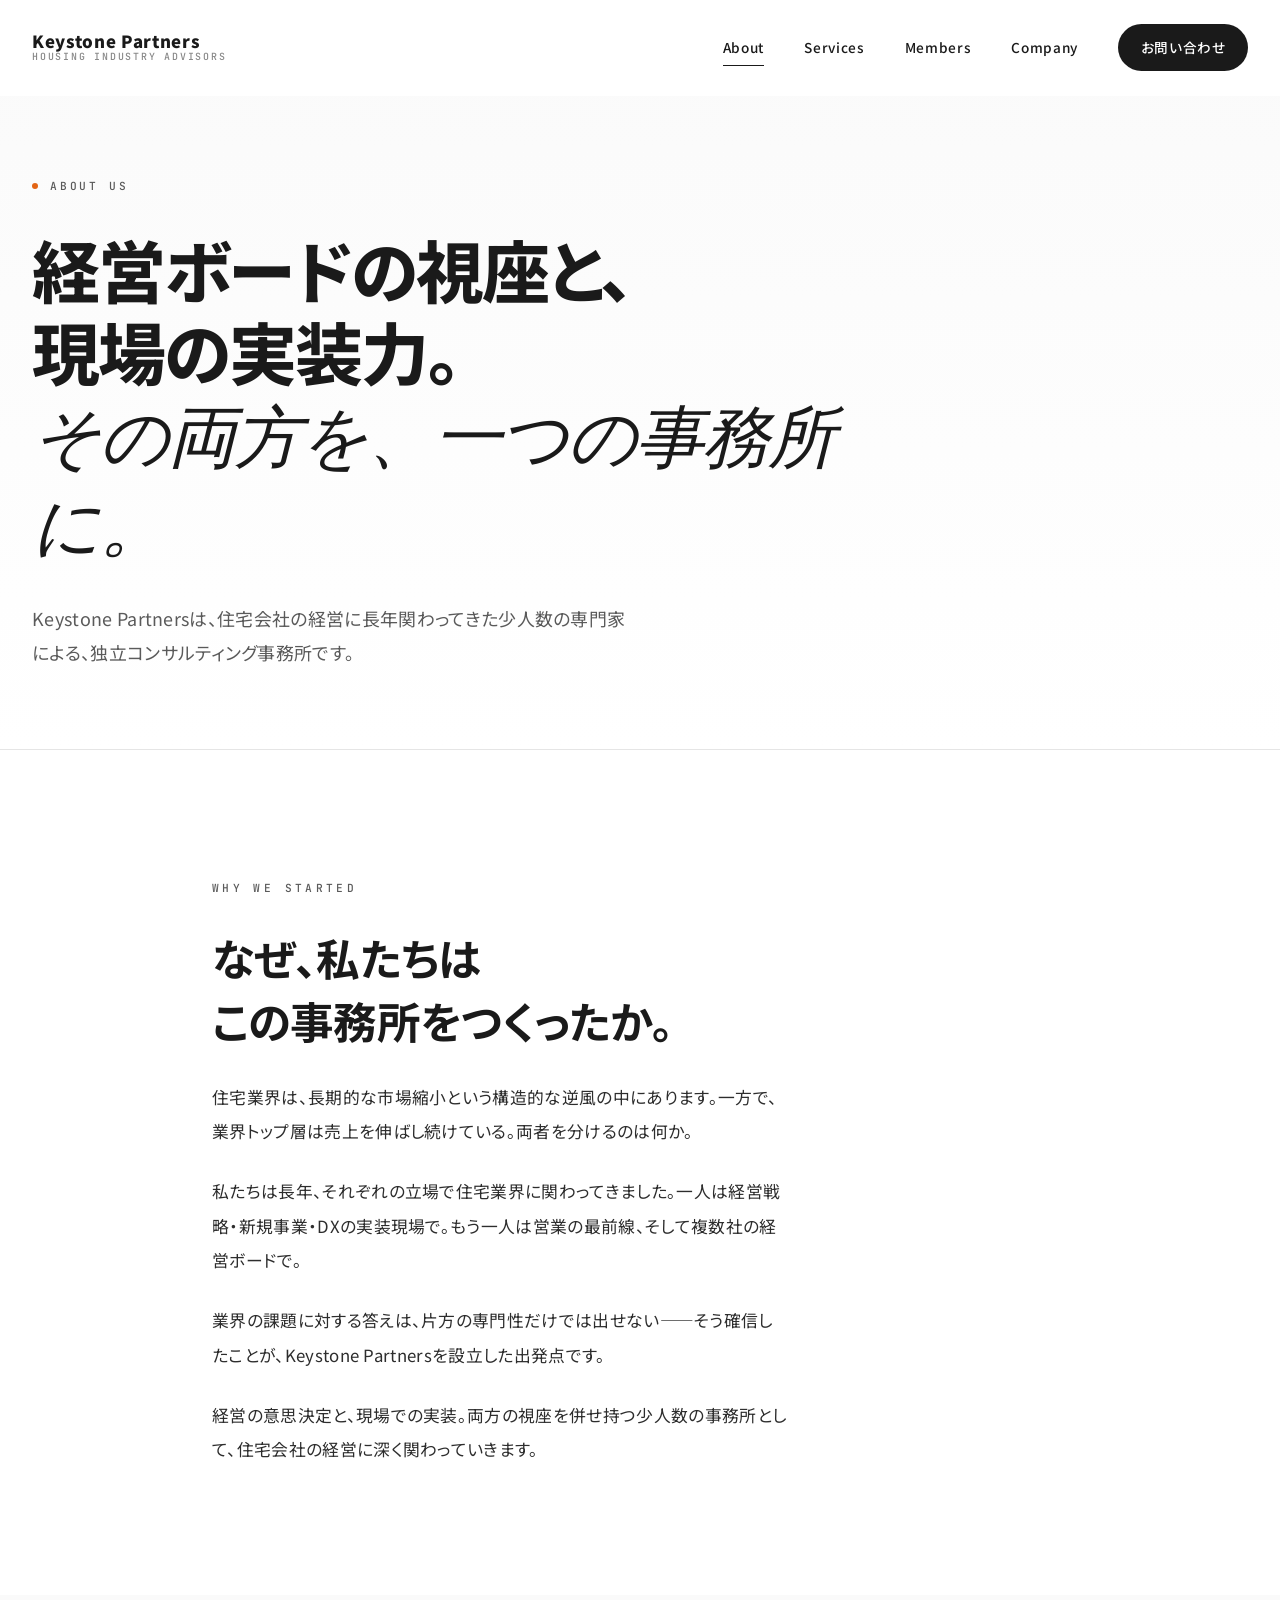
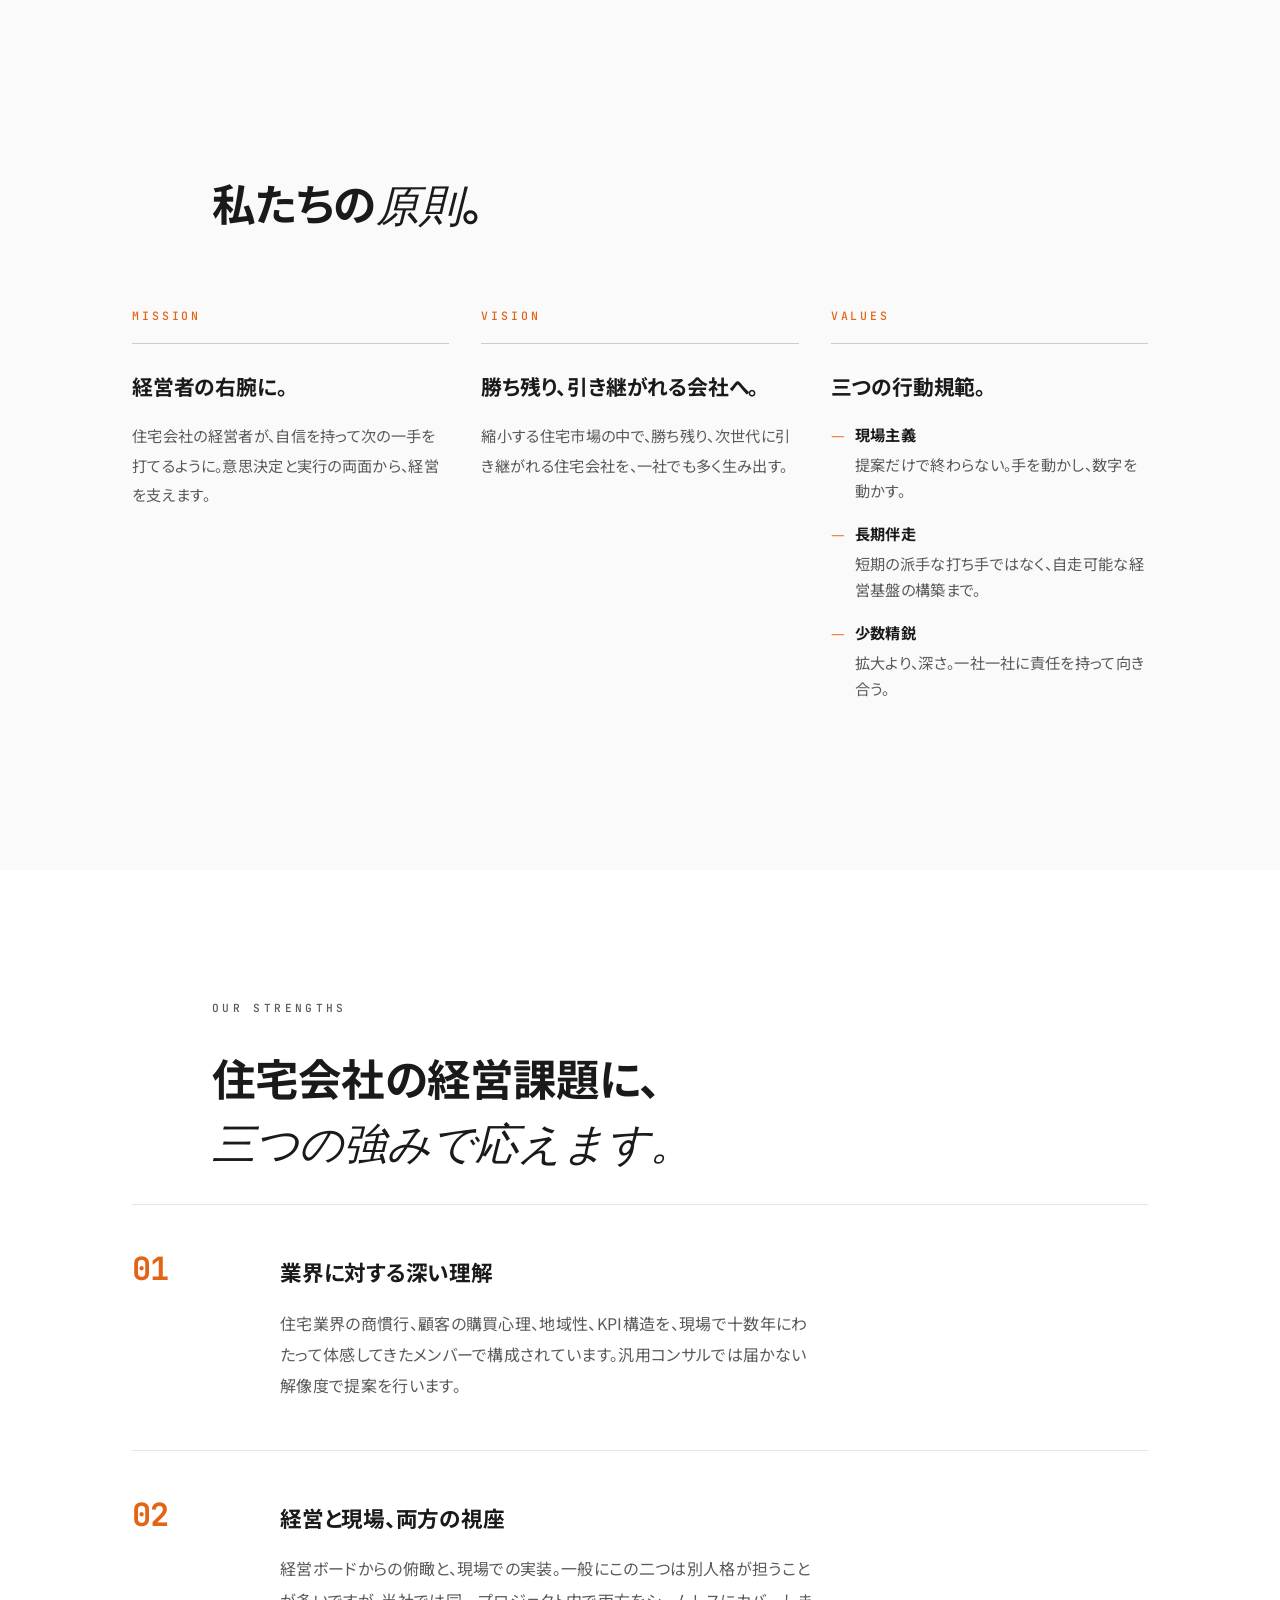
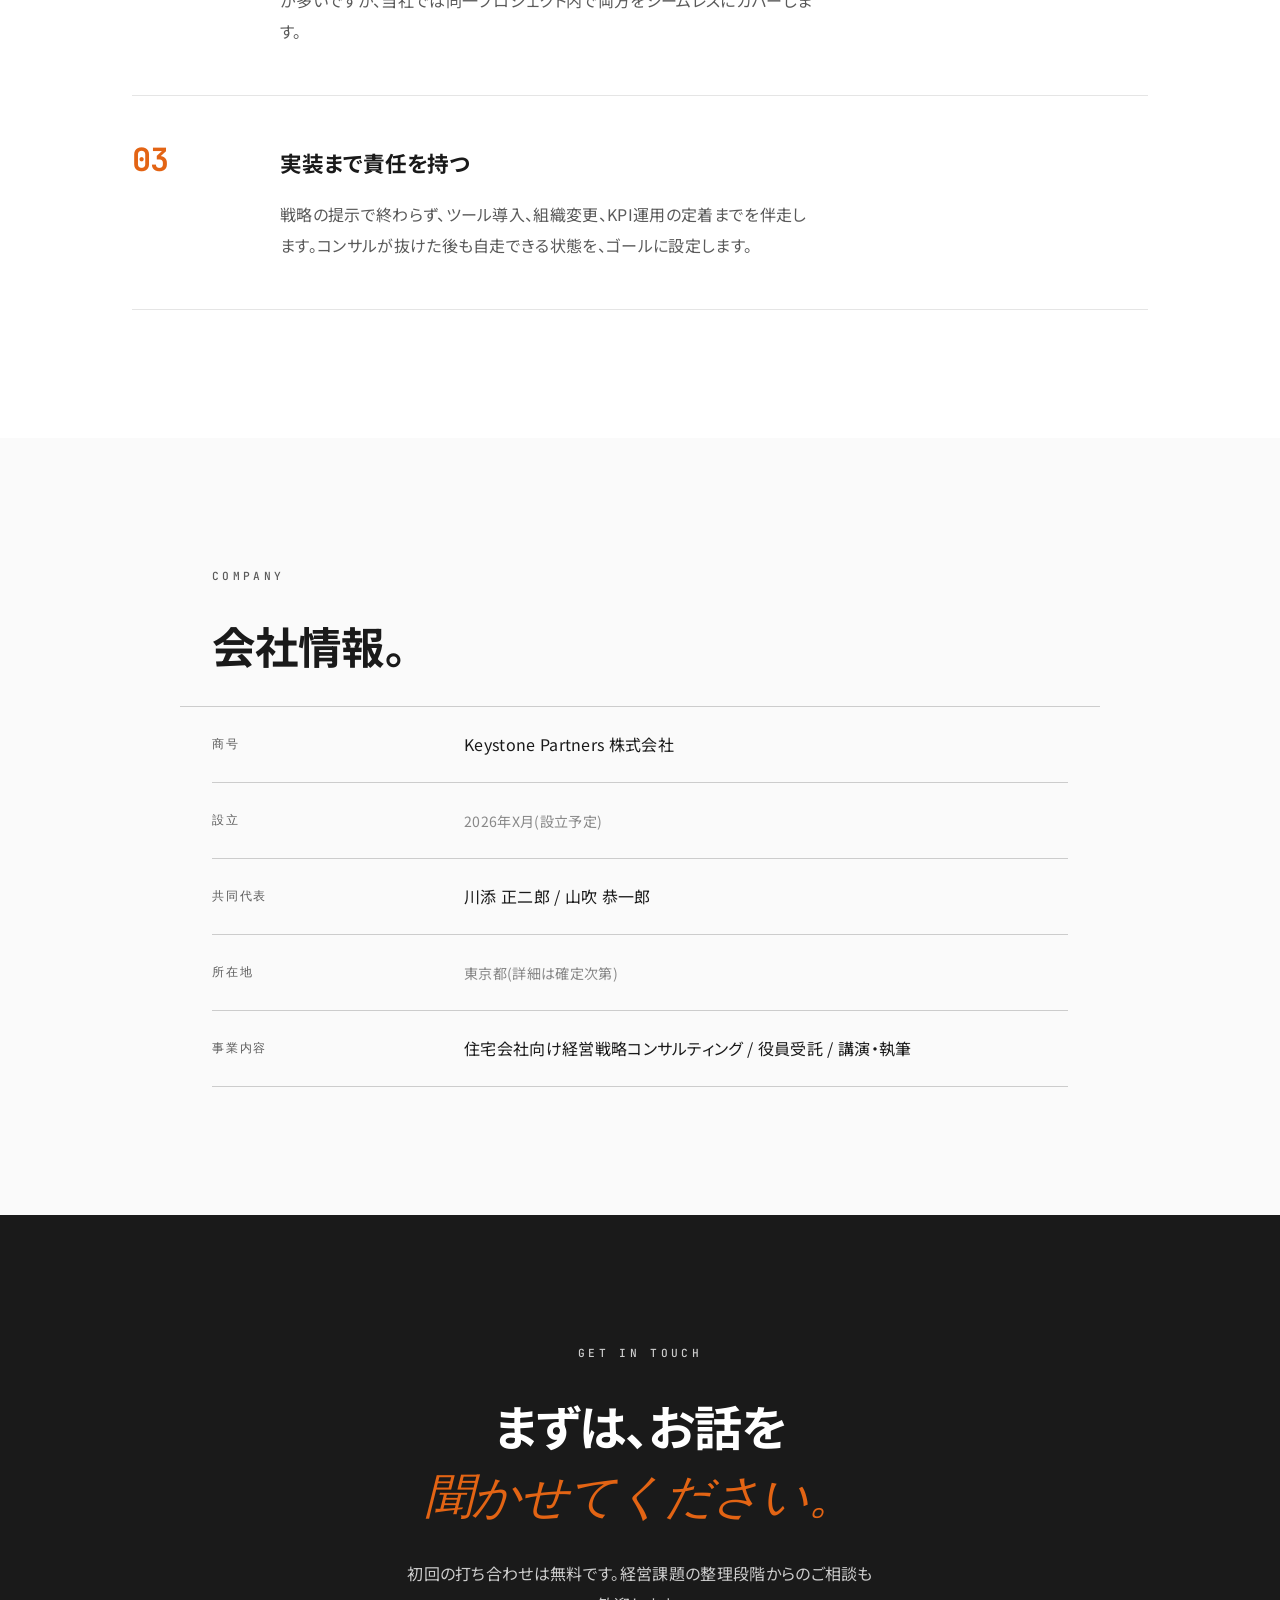
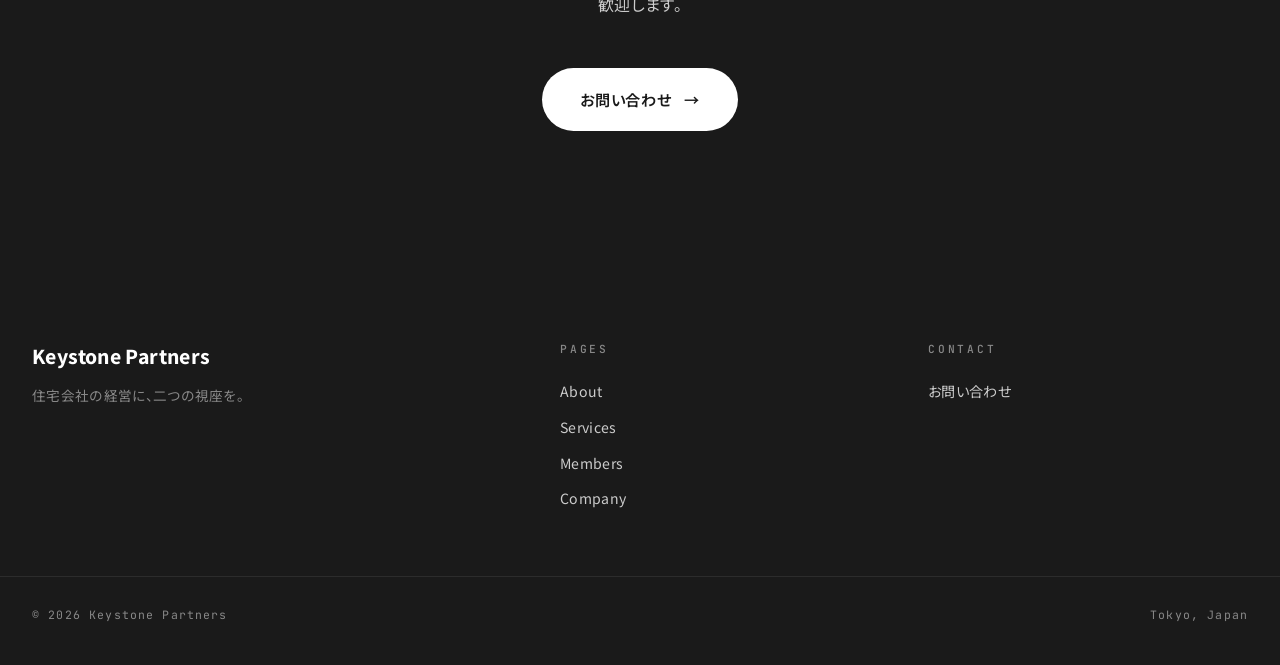
==== about.html @ 62ec9760 "Add files via upload" ====
<!DOCTYPE html>
<html lang="ja">
<head>
<meta charset="UTF-8">
<meta name="viewport" content="width=device-width, initial-scale=1.0">
<title>About | Keystone Partners</title>
<meta name="description" content="Keystone Partnersについて。経営ボードの視座と、現場の実装力。その両方を一つの事務所に。設立背景、Mission/Vision/Values、私たちの強み。">
<link rel="preconnect" href="https://fonts.googleapis.com">
<link rel="preconnect" href="https://fonts.gstatic.com" crossorigin>
<link href="https://fonts.googleapis.com/css2?family=Noto+Sans+JP:wght@400;500;700;800;900&family=Instrument+Serif:ital@0;1&family=JetBrains+Mono:wght@400;500;700&display=swap" rel="stylesheet">
<link rel="stylesheet" href="style.css">
</head>
<body>

<nav class="nav">
  <div class="nav-inner">
    <a href="index.html" class="nav-logo" aria-label="Keystone Partners ホーム">
      <span class="nav-logo-mark">Keystone Partners</span>
      <span class="nav-logo-sub">Housing Industry Advisors</span>
    </a>
    <button class="nav-toggle" aria-label="メニューを開く" aria-expanded="false">
      <span></span><span></span><span></span>
    </button>
    <div class="nav-links">
      <a href="about.html" class="nav-current">About</a>
      <a href="services.html">Services</a>
      <a href="members.html">Members</a>
      <a href="company.html">Company</a>
      <a href="contact.html" class="nav-cta">お問い合わせ</a>
    </div>
  </div>
</nav>

<!-- PAGE HEAD -->
<section class="page-head">
  <div class="page-head-inner">
    <div class="page-eyebrow reveal">
      <span class="dot"></span>
      <span>ABOUT US</span>
    </div>
    <h1 class="page-title reveal" style="--d:.15s">
      経営ボードの視座と、<br>
      現場の実装力。<br>
      <em>その両方を、一つの事務所に。</em>
    </h1>
    <p class="page-lead reveal" style="--d:.35s">
      Keystone Partnersは、住宅会社の経営に長年関わってきた少人数の専門家による、独立コンサルティング事務所です。
    </p>
  </div>
</section>

<!-- STORY -->
<section class="about-story">
  <div class="container-narrow">
    <div class="section-eyebrow reveal-on-scroll">WHY WE STARTED</div>
    <h2 class="section-headline reveal-on-scroll">
      なぜ、私たちは<br>
      この事務所をつくったか。
    </h2>

    <div class="reveal-on-scroll">
      <p>住宅業界は、長期的な市場縮小という構造的な逆風の中にあります。一方で、業界トップ層は売上を伸ばし続けている。両者を分けるのは何か。</p>

      <p>私たちは長年、それぞれの立場で住宅業界に関わってきました。一人は経営戦略・新規事業・DXの実装現場で。もう一人は営業の最前線、そして複数社の経営ボードで。</p>

      <p>業界の課題に対する答えは、片方の専門性だけでは出せない――そう確信したことが、Keystone Partnersを設立した出発点です。</p>

      <p>経営の意思決定と、現場での実装。両方の視座を併せ持つ少人数の事務所として、住宅会社の経営に深く関わっていきます。</p>
    </div>
  </div>
</section>

<!-- PRINCIPLES -->
<section class="principles">
  <div class="container-narrow">
    <div class="section-eyebrow reveal-on-scroll">OUR PRINCIPLES</div>
    <h2 class="section-headline reveal-on-scroll">
      私たちの<em>原則</em>。
    </h2>
  </div>

  <div class="principles-grid">
    <div class="principle reveal-on-scroll">
      <div class="principle-label">Mission</div>
      <h3 class="principle-title">経営者の右腕に。</h3>
      <p class="principle-body">
        住宅会社の経営者が、自信を持って次の一手を打てるように。意思決定と実行の両面から、経営を支えます。
      </p>
    </div>

    <div class="principle reveal-on-scroll">
      <div class="principle-label">Vision</div>
      <h3 class="principle-title">勝ち残り、引き継がれる会社へ。</h3>
      <p class="principle-body">
        縮小する住宅市場の中で、勝ち残り、次世代に引き継がれる住宅会社を、一社でも多く生み出す。
      </p>
    </div>

    <div class="principle reveal-on-scroll">
      <div class="principle-label">Values</div>
      <h3 class="principle-title">三つの行動規範。</h3>
      <ul class="principle-list">
        <li><strong>現場主義</strong>提案だけで終わらない。手を動かし、数字を動かす。</li>
        <li><strong>長期伴走</strong>短期の派手な打ち手ではなく、自走可能な経営基盤の構築まで。</li>
        <li><strong>少数精鋭</strong>拡大より、深さ。一社一社に責任を持って向き合う。</li>
      </ul>
    </div>
  </div>
</section>

<!-- STRENGTHS -->
<section class="strengths">
  <div class="container-narrow">
    <div class="section-eyebrow reveal-on-scroll">OUR STRENGTHS</div>
    <h2 class="section-headline reveal-on-scroll">
      住宅会社の経営課題に、<br>
      <em>三つの強みで応えます。</em>
    </h2>
  </div>

  <div class="strengths-list">
    <article class="strength-item reveal-on-scroll">
      <div class="strength-num">01</div>
      <div>
        <h3 class="strength-title">業界に対する深い理解</h3>
        <p class="strength-desc">
          住宅業界の商慣行、顧客の購買心理、地域性、KPI構造を、現場で十数年にわたって体感してきたメンバーで構成されています。汎用コンサルでは届かない解像度で提案を行います。
        </p>
      </div>
    </article>

    <article class="strength-item reveal-on-scroll">
      <div class="strength-num">02</div>
      <div>
        <h3 class="strength-title">経営と現場、両方の視座</h3>
        <p class="strength-desc">
          経営ボードからの俯瞰と、現場での実装。一般にこの二つは別人格が担うことが多いですが、当社では同一プロジェクト内で両方をシームレスにカバーします。
        </p>
      </div>
    </article>

    <article class="strength-item reveal-on-scroll">
      <div class="strength-num">03</div>
      <div>
        <h3 class="strength-title">実装まで責任を持つ</h3>
        <p class="strength-desc">
          戦略の提示で終わらず、ツール導入、組織変更、KPI運用の定着までを伴走します。コンサルが抜けた後も自走できる状態を、ゴールに設定します。
        </p>
      </div>
    </article>
  </div>
</section>

<!-- COMPANY SUMMARY -->
<section class="company-info">
  <div class="container-narrow">
    <div class="section-eyebrow reveal-on-scroll">COMPANY</div>
    <h2 class="section-headline reveal-on-scroll">
      会社情報。
    </h2>
  </div>

  <div class="info-table reveal-on-scroll">
    <div class="info-row">
      <div class="info-label">商号</div>
      <div class="info-value">Keystone Partners 株式会社</div>
    </div>
    <div class="info-row">
      <div class="info-label">設立</div>
      <div class="info-value"><span class="placeholder">2026年X月(設立予定)</span></div>
    </div>
    <div class="info-row">
      <div class="info-label">共同代表</div>
      <div class="info-value">川添 正二郎 / 山吹 恭一郎</div>
    </div>
    <div class="info-row">
      <div class="info-label">所在地</div>
      <div class="info-value"><span class="placeholder">東京都(詳細は確定次第)</span></div>
    </div>
    <div class="info-row">
      <div class="info-label">事業内容</div>
      <div class="info-value">住宅会社向け経営戦略コンサルティング / 役員受託 / 講演・執筆</div>
    </div>
  </div>
</section>

<!-- CTA -->
<section class="cta">
  <div class="container-narrow">
    <div class="section-eyebrow reveal-on-scroll">GET IN TOUCH</div>
    <h2 class="cta-headline reveal-on-scroll">
      まずは、お話を<br>
      <em>聞かせてください。</em>
    </h2>
    <p class="cta-lead reveal-on-scroll">
      初回の打ち合わせは無料です。経営課題の整理段階からのご相談も歓迎します。
    </p>
    <div class="reveal-on-scroll">
      <a href="contact.html" class="cta-button">
        <span>お問い合わせ</span>
        <span class="arrow">→</span>
      </a>
    </div>
  </div>
</section>

<footer class="footer">
  <div class="footer-inner">
    <div class="footer-brand">
      <p class="footer-brand-name">Keystone Partners</p>
      <p class="footer-brand-tag">住宅会社の経営に、二つの視座を。</p>
    </div>
    <div>
      <p class="footer-col-title">Pages</p>
      <div class="footer-links">
        <a href="about.html">About</a>
        <a href="services.html">Services</a>
        <a href="members.html">Members</a>
        <a href="company.html">Company</a>
      </div>
    </div>
    <div>
      <p class="footer-col-title">Contact</p>
      <div class="footer-links">
        <a href="contact.html">お問い合わせ</a>
      </div>
    </div>
  </div>
  <div class="footer-bottom">
    <span>© 2026 Keystone Partners</span>
    <span>Tokyo, Japan</span>
  </div>
</footer>

<script src="script.js"></script>
</body>
</html>
---- style.css ----
/* ============================================
   Keystone Partners — Corporate Website
   Design tokens inherit personal site (細谷 / 川添)
   Tone: restrained, corporate, refined
   ============================================ */

*, *::before, *::after {
  box-sizing: border-box;
  margin: 0;
  padding: 0;
}

:root {
  /* Colors — inherit from personal site */
  --black: #0A0A0A;
  --black-soft: #1A1A1A;
  --gray-900: #2D2D2D;
  --gray-700: #5A5A5A;
  --gray-500: #888888;
  --gray-300: #CCCCCC;
  --gray-200: #E5E5E5;
  --gray-100: #F2F2F2;
  --gray-50: #FAFAFA;
  --white: #FFFFFF;
  --accent: #E36414;
  --accent-pale: #FCE8D9;
  --ink: #1A1A1A;

  /* Typography */
  --font-display: "Noto Sans JP", "Hiragino Sans", "Yu Gothic", sans-serif;
  --font-serif: "Hiragino Mincho ProN", "Yu Mincho", "MS Mincho", "Instrument Serif", serif;
  --font-mono: "JetBrains Mono", "SF Mono", monospace;

  /* Spacing scale (more generous than personal site) */
  --space-xs: 0.5rem;
  --space-sm: 1rem;
  --space-md: 2rem;
  --space-lg: 4rem;
  --space-xl: 8rem;
  --space-2xl: 12rem;
}

html {
  scroll-behavior: smooth;
  -webkit-text-size-adjust: 100%;
}

body {
  font-family: var(--font-display);
  font-weight: 400;
  color: var(--ink);
  background: var(--white);
  line-height: 1.8;
  font-feature-settings: "palt" 1;
  letter-spacing: 0.02em;
  overflow-x: hidden;
}

a {
  color: inherit;
  text-decoration: none;
  transition: opacity 0.2s ease;
}

a:hover {
  opacity: 0.55;
}

/* Emphasis: italic serif — used sparingly */
em {
  font-style: italic;
  font-family: var(--font-serif);
  font-weight: 400;
  color: var(--ink);
  font-feature-settings: "palt" 1;
}

/* ============================================
   LAYOUT UTILITIES
   ============================================ */
.container {
  max-width: 1280px;
  margin: 0 auto;
  padding: 0 2rem;
}

.container-narrow {
  max-width: 920px;
  margin: 0 auto;
  padding: 0 2rem;
}

@media (max-width: 768px) {
  .container, .container-narrow {
    padding: 0 1.5rem;
  }
}

/* ============================================
   NAVIGATION
   ============================================ */
.nav {
  position: fixed;
  top: 0;
  left: 0;
  right: 0;
  z-index: 1000;
  background: rgba(255, 255, 255, 0.94);
  backdrop-filter: blur(20px);
  -webkit-backdrop-filter: blur(20px);
  border-bottom: 1px solid transparent;
  transition: border-color 0.3s ease;
}

.nav.scrolled {
  border-bottom-color: var(--gray-200);
}

.nav-inner {
  max-width: 1400px;
  margin: 0 auto;
  padding: 1.5rem 2rem;
  display: flex;
  align-items: center;
  justify-content: space-between;
}

.nav-logo {
  display: flex;
  flex-direction: column;
  gap: 0.1rem;
  line-height: 1.1;
}

.nav-logo-mark {
  font-weight: 900;
  font-size: 1.05rem;
  letter-spacing: 0.04em;
}

.nav-logo-sub {
  font-family: var(--font-mono);
  font-size: 0.62rem;
  font-weight: 500;
  letter-spacing: 0.18em;
  color: var(--gray-500);
  text-transform: uppercase;
}

.nav-links {
  display: flex;
  align-items: center;
  gap: 2.5rem;
}

.nav-links a {
  font-size: 0.85rem;
  font-weight: 500;
  letter-spacing: 0.05em;
  position: relative;
}

.nav-links a:not(.nav-cta).nav-current::after {
  content: "";
  position: absolute;
  bottom: -6px;
  left: 0;
  right: 0;
  height: 1px;
  background: var(--ink);
}

.nav-cta {
  background: var(--ink);
  color: var(--white) !important;
  padding: 0.7rem 1.4rem;
  border-radius: 999px;
  font-weight: 600;
  font-size: 0.8rem;
  transition: all 0.2s ease !important;
}

.nav-cta:hover {
  background: var(--accent);
  opacity: 1 !important;
}

.nav-toggle {
  display: none;
  background: none;
  border: none;
  cursor: pointer;
  padding: 0.5rem;
  flex-direction: column;
  gap: 5px;
}

.nav-toggle span {
  display: block;
  width: 22px;
  height: 1.5px;
  background: var(--ink);
  transition: transform 0.3s ease, opacity 0.3s ease;
}

.nav-toggle.is-open span:nth-child(1) { transform: translateY(6.5px) rotate(45deg); }
.nav-toggle.is-open span:nth-child(2) { opacity: 0; }
.nav-toggle.is-open span:nth-child(3) { transform: translateY(-6.5px) rotate(-45deg); }

@media (max-width: 880px) {
  .nav-toggle { display: flex; }
  .nav-links {
    position: fixed;
    inset: 70px 0 0 0;
    background: rgba(255, 255, 255, 0.98);
    backdrop-filter: blur(20px);
    flex-direction: column;
    align-items: flex-start;
    gap: 2rem;
    padding: 3rem 2rem;
    transform: translateX(100%);
    transition: transform 0.3s ease;
  }
  .nav-links.is-open { transform: translateX(0); }
  .nav-links a { font-size: 1.05rem; }
  .nav-cta { padding: 0.9rem 1.6rem; }
}

/* ============================================
   PAGE HEAD (sub-pages hero)
   ============================================ */
.page-head {
  padding: 11rem 0 5rem;
  border-bottom: 1px solid var(--gray-200);
  background: linear-gradient(to bottom, var(--gray-50), var(--white));
}

.page-head-inner {
  max-width: 1280px;
  margin: 0 auto;
  padding: 0 2rem;
}

.page-eyebrow {
  display: flex;
  align-items: center;
  gap: 0.75rem;
  font-family: var(--font-mono);
  font-size: 0.7rem;
  font-weight: 500;
  letter-spacing: 0.25em;
  color: var(--gray-700);
  margin-bottom: 2rem;
  text-transform: uppercase;
}

.page-eyebrow .dot {
  width: 6px;
  height: 6px;
  border-radius: 50%;
  background: var(--accent);
}

.page-title {
  font-size: clamp(2rem, 5.5vw, 4.25rem);
  font-weight: 800;
  line-height: 1.2;
  letter-spacing: -0.03em;
  color: var(--ink);
  margin-bottom: 2rem;
  max-width: 22ch;
}

.page-lead {
  font-size: clamp(1rem, 1.4vw, 1.2rem);
  font-weight: 400;
  line-height: 1.9;
  color: var(--gray-700);
  max-width: 60ch;
}

@media (max-width: 768px) {
  .page-head { padding: 8.5rem 0 3.5rem; }
}

/* ============================================
   HERO (Home only)
   ============================================ */
.hero {
  min-height: 92vh;
  display: flex;
  flex-direction: column;
  justify-content: center;
  padding: 9rem 3rem 5rem;
  max-width: 1400px;
  margin: 0 auto;
  position: relative;
}

.hero-eyebrow {
  display: flex;
  align-items: center;
  gap: 0.75rem;
  font-family: var(--font-mono);
  font-size: 0.7rem;
  font-weight: 500;
  letter-spacing: 0.3em;
  color: var(--gray-700);
  margin-bottom: 3rem;
  text-transform: uppercase;
}

.hero-eyebrow .dot {
  width: 7px;
  height: 7px;
  border-radius: 50%;
  background: var(--accent);
  animation: pulse 2.4s ease-in-out infinite;
}

@keyframes pulse {
  0%, 100% { opacity: 1; transform: scale(1); }
  50% { opacity: 0.45; transform: scale(0.85); }
}

.hero-headline {
  font-size: clamp(2.5rem, 6.8vw, 6.5rem);
  font-weight: 800;
  line-height: 1.18;
  letter-spacing: -0.035em;
  margin-bottom: 3rem;
  color: var(--ink);
}

.hero-headline span {
  display: block;
}

.hero-sub {
  font-size: clamp(1rem, 1.5vw, 1.35rem);
  font-weight: 400;
  line-height: 1.95;
  color: var(--gray-700);
  margin-bottom: 4rem;
  max-width: 580px;
}

.hero-meta {
  font-size: 0.78rem;
  font-family: var(--font-mono);
  letter-spacing: 0.15em;
  color: var(--gray-500);
  text-transform: uppercase;
}

@media (max-width: 768px) {
  .hero { padding: 7.5rem 1.5rem 4rem; min-height: auto; }
}

/* ============================================
   SECTION FRAME (generic)
   ============================================ */
section {
  padding: 8rem 0;
}

.section-eyebrow {
  font-family: var(--font-mono);
  font-size: 0.7rem;
  font-weight: 500;
  letter-spacing: 0.3em;
  color: var(--gray-700);
  margin-bottom: 1.75rem;
  text-transform: uppercase;
}

.section-headline {
  font-size: clamp(1.65rem, 3.4vw, 2.85rem);
  font-weight: 700;
  line-height: 1.45;
  letter-spacing: -0.02em;
  color: var(--ink);
  margin-bottom: 1.75rem;
  max-width: 22ch;
}

.section-lead {
  font-size: clamp(0.95rem, 1.2vw, 1.1rem);
  line-height: 1.95;
  color: var(--gray-700);
  max-width: 60ch;
  margin-bottom: 5rem;
}

@media (max-width: 768px) {
  section { padding: 5rem 0; }
}

/* ============================================
   WHAT WE DO (Home Section 1) — 3 cards
   ============================================ */
.do {
  background: var(--white);
}

.do-grid {
  display: grid;
  grid-template-columns: repeat(3, 1fr);
  gap: 2rem;
  max-width: 1280px;
  margin: 0 auto;
  padding: 0 2rem;
}

.do-card {
  padding: 3rem 2rem;
  border-top: 1px solid var(--ink);
  display: flex;
  flex-direction: column;
  gap: 1.25rem;
  position: relative;
  transition: transform 0.4s ease;
}

.do-card:hover {
  transform: translateY(-4px);
}

.do-card-num {
  font-family: var(--font-mono);
  font-size: 0.7rem;
  font-weight: 500;
  letter-spacing: 0.3em;
  color: var(--accent);
  text-transform: uppercase;
}

.do-card-title-en {
  font-family: var(--font-serif);
  font-style: italic;
  font-size: 1.05rem;
  color: var(--gray-700);
}

.do-card-title {
  font-size: 1.5rem;
  font-weight: 700;
  letter-spacing: -0.01em;
  line-height: 1.4;
  color: var(--ink);
}

.do-card-desc {
  font-size: 0.95rem;
  line-height: 1.9;
  color: var(--gray-700);
}

@media (max-width: 880px) {
  .do-grid { grid-template-columns: 1fr; gap: 1rem; }
  .do-card { padding: 2.5rem 0; }
}

/* ============================================
   WHY KEYSTONE (Home Section 2)
   ============================================ */
.why {
  background: var(--gray-50);
}

.why-list {
  max-width: 1080px;
  margin: 0 auto;
  padding: 0 2rem;
  display: flex;
  flex-direction: column;
  gap: 0;
}

.why-item {
  display: grid;
  grid-template-columns: 80px 1fr;
  gap: 3rem;
  padding: 3.5rem 0;
  border-top: 1px solid var(--gray-300);
  align-items: start;
}

.why-item:last-child {
  border-bottom: 1px solid var(--gray-300);
}

.why-num {
  font-family: var(--font-mono);
  font-size: 0.85rem;
  font-weight: 500;
  letter-spacing: 0.15em;
  color: var(--accent);
  padding-top: 0.5rem;
}

.why-title {
  font-size: clamp(1.25rem, 2vw, 1.6rem);
  font-weight: 700;
  letter-spacing: -0.01em;
  line-height: 1.45;
  margin-bottom: 0.9rem;
  color: var(--ink);
}

.why-desc {
  font-size: 1rem;
  line-height: 1.95;
  color: var(--gray-700);
  max-width: 60ch;
}

@media (max-width: 768px) {
  .why-item { grid-template-columns: 1fr; gap: 0.75rem; padding: 2.75rem 0; }
}

/* ============================================
   MEMBERS TEASER (Home Section 3)
   ============================================ */
.members-teaser {
  background: var(--white);
}

.members-teaser-grid {
  display: grid;
  grid-template-columns: repeat(2, 1fr);
  gap: 2.5rem;
  max-width: 1080px;
  margin: 0 auto;
  padding: 0 2rem;
}

.member-card {
  background: var(--gray-50);
  padding: 3rem 2.5rem;
  border: 1px solid var(--gray-200);
  display: flex;
  flex-direction: column;
  gap: 1.25rem;
  transition: border-color 0.3s ease, transform 0.4s ease;
}

.member-card:hover {
  border-color: var(--ink);
  transform: translateY(-3px);
}

.member-photo-placeholder {
  width: 88px;
  height: 88px;
  border-radius: 50%;
  background: linear-gradient(135deg, var(--gray-200), var(--gray-100));
  display: flex;
  align-items: center;
  justify-content: center;
  font-family: var(--font-serif);
  font-style: italic;
  font-size: 1.5rem;
  color: var(--gray-500);
  margin-bottom: 0.5rem;
}

.member-name {
  font-size: 1.4rem;
  font-weight: 700;
  letter-spacing: -0.01em;
  color: var(--ink);
}

.member-name-en {
  font-family: var(--font-serif);
  font-style: italic;
  font-size: 0.95rem;
  color: var(--gray-500);
  margin-top: 0.2rem;
}

.member-role {
  font-family: var(--font-mono);
  font-size: 0.72rem;
  font-weight: 500;
  letter-spacing: 0.2em;
  color: var(--accent);
  text-transform: uppercase;
}

.member-desc {
  font-size: 0.95rem;
  line-height: 1.9;
  color: var(--gray-700);
  flex: 1;
}

.member-link {
  display: inline-flex;
  align-items: center;
  gap: 0.5rem;
  font-size: 0.85rem;
  font-weight: 600;
  letter-spacing: 0.05em;
  color: var(--ink);
  padding-top: 1rem;
  border-top: 1px solid var(--gray-200);
}

.member-link .arrow {
  transition: transform 0.3s ease;
}

.member-link:hover .arrow {
  transform: translateX(4px);
}

@media (max-width: 768px) {
  .members-teaser-grid { grid-template-columns: 1fr; gap: 1.5rem; }
  .member-card { padding: 2.25rem 1.75rem; }
}

/* ============================================
   CTA (Home Section 4 + sub-pages)
   ============================================ */
.cta {
  background: var(--ink);
  color: var(--white);
  text-align: center;
}

.cta .container-narrow {
  text-align: center;
}

.cta .section-eyebrow {
  color: var(--gray-300);
  justify-content: center;
  display: flex;
}

.cta-headline {
  font-size: clamp(1.8rem, 4vw, 3rem);
  font-weight: 700;
  line-height: 1.4;
  letter-spacing: -0.02em;
  margin: 0 auto 1.75rem;
  max-width: 18ch;
}

.cta-headline em {
  color: var(--accent);
}

.cta-lead {
  font-size: 1rem;
  line-height: 1.95;
  color: var(--gray-300);
  margin: 0 auto 3rem;
  max-width: 52ch;
}

.cta-button {
  display: inline-flex;
  align-items: center;
  gap: 0.8rem;
  background: var(--white);
  color: var(--ink) !important;
  padding: 1.1rem 2.4rem;
  border-radius: 999px;
  font-weight: 600;
  font-size: 0.95rem;
  letter-spacing: 0.04em;
  transition: all 0.25s ease !important;
}

.cta-button:hover {
  background: var(--accent);
  color: var(--white) !important;
  opacity: 1 !important;
  transform: translateY(-2px);
}

.cta-button .arrow {
  transition: transform 0.3s ease;
}

.cta-button:hover .arrow {
  transform: translateX(4px);
}

/* ============================================
   FOOTER
   ============================================ */
.footer {
  background: var(--ink);
  color: var(--gray-300);
  padding: 5rem 0 2.5rem;
}

.footer-inner {
  max-width: 1280px;
  margin: 0 auto;
  padding: 0 2rem;
  display: grid;
  grid-template-columns: 1.5fr 1fr 1fr;
  gap: 3rem;
}

.footer-brand-name {
  font-size: 1.2rem;
  font-weight: 800;
  color: var(--white);
  margin-bottom: 0.6rem;
  letter-spacing: 0.02em;
}

.footer-brand-tag {
  font-size: 0.85rem;
  line-height: 1.8;
  color: var(--gray-500);
  max-width: 28ch;
}

.footer-col-title {
  font-family: var(--font-mono);
  font-size: 0.7rem;
  font-weight: 500;
  letter-spacing: 0.25em;
  color: var(--gray-500);
  text-transform: uppercase;
  margin-bottom: 1.25rem;
}

.footer-links {
  display: flex;
  flex-direction: column;
  gap: 0.65rem;
}

.footer-links a {
  font-size: 0.88rem;
  color: var(--gray-300);
}

.footer-links a:hover {
  color: var(--white);
  opacity: 1;
}

.footer-bottom {
  max-width: 1280px;
  margin: 4rem auto 0;
  padding: 1.75rem 2rem 0;
  border-top: 1px solid rgba(255, 255, 255, 0.08);
  display: flex;
  justify-content: space-between;
  align-items: center;
  flex-wrap: wrap;
  gap: 1rem;
  font-family: var(--font-mono);
  font-size: 0.72rem;
  letter-spacing: 0.1em;
  color: var(--gray-500);
}

@media (max-width: 768px) {
  .footer-inner { grid-template-columns: 1fr; gap: 2.5rem; }
}

/* ============================================
   ABOUT page
   ============================================ */
.about-story {
  background: var(--white);
}

.about-story p {
  font-size: 1.05rem;
  line-height: 2.05;
  color: var(--gray-900);
  margin-bottom: 1.6rem;
  max-width: 64ch;
}

.about-story p:last-child {
  margin-bottom: 0;
}

.principles {
  background: var(--gray-50);
}

.principles-grid {
  max-width: 1080px;
  margin: 0 auto;
  padding: 0 2rem;
  display: grid;
  grid-template-columns: repeat(3, 1fr);
  gap: 2rem;
}

.principle {
  padding: 2.5rem 0;
}

.principle-label {
  font-family: var(--font-mono);
  font-size: 0.72rem;
  font-weight: 500;
  letter-spacing: 0.25em;
  color: var(--accent);
  text-transform: uppercase;
  margin-bottom: 1.5rem;
  padding-bottom: 1rem;
  border-bottom: 1px solid var(--gray-300);
}

.principle-title {
  font-size: 1.3rem;
  font-weight: 700;
  margin-bottom: 1rem;
  letter-spacing: -0.01em;
  color: var(--ink);
}

.principle-body {
  font-size: 0.95rem;
  line-height: 1.95;
  color: var(--gray-700);
}

.principle-list {
  list-style: none;
  display: flex;
  flex-direction: column;
  gap: 1rem;
}

.principle-list li {
  font-size: 0.95rem;
  line-height: 1.75;
  color: var(--gray-700);
  padding-left: 1.5rem;
  position: relative;
}

.principle-list li::before {
  content: "—";
  position: absolute;
  left: 0;
  color: var(--accent);
}

.principle-list strong {
  display: block;
  font-weight: 700;
  color: var(--ink);
  margin-bottom: 0.2rem;
}

@media (max-width: 880px) {
  .principles-grid { grid-template-columns: 1fr; gap: 0; }
  .principle { padding: 2rem 0; border-top: 1px solid var(--gray-300); }
  .principle:first-child { border-top: none; }
}

.strengths {
  background: var(--white);
}

.strengths-list {
  max-width: 1080px;
  margin: 0 auto;
  padding: 0 2rem;
}

.strength-item {
  display: grid;
  grid-template-columns: 100px 1fr;
  gap: 3rem;
  padding: 3rem 0;
  border-top: 1px solid var(--gray-200);
  align-items: start;
}

.strength-item:last-child {
  border-bottom: 1px solid var(--gray-200);
}

.strength-num {
  font-family: var(--font-mono);
  font-size: 2rem;
  font-weight: 700;
  letter-spacing: -0.02em;
  color: var(--accent);
  line-height: 1;
}

.strength-title {
  font-size: 1.35rem;
  font-weight: 700;
  letter-spacing: -0.01em;
  margin-bottom: 1rem;
  color: var(--ink);
}

.strength-desc {
  font-size: 1rem;
  line-height: 1.95;
  color: var(--gray-700);
  max-width: 60ch;
}

@media (max-width: 768px) {
  .strength-item { grid-template-columns: 1fr; gap: 1rem; padding: 2.5rem 0; }
  .strength-num { font-size: 1.4rem; }
}

/* Company info table */
.company-info {
  background: var(--gray-50);
}

.info-table {
  max-width: 920px;
  margin: 0 auto;
  padding: 0 2rem;
  border-top: 1px solid var(--gray-300);
}

.info-row {
  display: grid;
  grid-template-columns: 220px 1fr;
  gap: 2rem;
  padding: 1.5rem 0;
  border-bottom: 1px solid var(--gray-300);
}

.info-label {
  font-family: var(--font-mono);
  font-size: 0.75rem;
  font-weight: 500;
  letter-spacing: 0.15em;
  color: var(--gray-700);
  text-transform: uppercase;
  padding-top: 0.2rem;
}

.info-value {
  font-size: 1rem;
  color: var(--ink);
  line-height: 1.7;
}

.info-value .placeholder {
  color: var(--gray-500);
  font-size: 0.88rem;
}

@media (max-width: 768px) {
  .info-row { grid-template-columns: 1fr; gap: 0.4rem; padding: 1.25rem 0; }
}

/* ============================================
   SERVICES page
   ============================================ */
.services-grid-wrap {
  background: var(--white);
}

.services-grid {
  max-width: 1280px;
  margin: 0 auto;
  padding: 0 2rem;
  display: grid;
  grid-template-columns: repeat(2, 1fr);
  gap: 0;
  border-top: 1px solid var(--gray-200);
  border-left: 1px solid var(--gray-200);
}

.service-cell {
  padding: 3rem 2.5rem;
  border-right: 1px solid var(--gray-200);
  border-bottom: 1px solid var(--gray-200);
  background: var(--white);
  transition: background 0.3s ease;
  position: relative;
}

.service-cell:hover {
  background: var(--gray-50);
}

.service-cell.service-cell-feature {
  grid-column: span 2;
}

.service-num {
  font-family: var(--font-mono);
  font-size: 0.72rem;
  font-weight: 500;
  letter-spacing: 0.25em;
  color: var(--accent);
  margin-bottom: 1.25rem;
  text-transform: uppercase;
}

.service-title {
  font-size: 1.45rem;
  font-weight: 700;
  letter-spacing: -0.01em;
  margin-bottom: 1.5rem;
  color: var(--ink);
}

.service-items {
  list-style: none;
  display: flex;
  flex-direction: column;
  gap: 0.55rem;
}

.service-items li {
  font-size: 0.93rem;
  line-height: 1.75;
  color: var(--gray-700);
  padding-left: 1.2rem;
  position: relative;
}

.service-items li::before {
  content: "";
  position: absolute;
  left: 0;
  top: 0.7rem;
  width: 6px;
  height: 1px;
  background: var(--gray-500);
}

@media (max-width: 880px) {
  .services-grid { grid-template-columns: 1fr; }
  .service-cell.service-cell-feature { grid-column: span 1; }
  .service-cell { padding: 2.5rem 1.75rem; }
}

/* HOW WE WORK — steps */
.process {
  background: var(--gray-50);
}

.steps {
  max-width: 1080px;
  margin: 0 auto;
  padding: 0 2rem;
  display: grid;
  grid-template-columns: repeat(4, 1fr);
  gap: 1.5rem;
  position: relative;
}

.step {
  background: var(--white);
  padding: 2.5rem 1.75rem;
  border: 1px solid var(--gray-200);
  position: relative;
}

.step-num {
  font-family: var(--font-mono);
  font-size: 0.7rem;
  font-weight: 500;
  letter-spacing: 0.25em;
  color: var(--accent);
  margin-bottom: 1.25rem;
  text-transform: uppercase;
}

.step-title {
  font-size: 1.15rem;
  font-weight: 700;
  margin-bottom: 1rem;
  letter-spacing: -0.01em;
  color: var(--ink);
}

.step-desc {
  font-size: 0.88rem;
  line-height: 1.85;
  color: var(--gray-700);
}

@media (max-width: 1080px) {
  .steps { grid-template-columns: repeat(2, 1fr); }
}

@media (max-width: 560px) {
  .steps { grid-template-columns: 1fr; }
}

/* Engagement types */
.engagements {
  background: var(--white);
}

.engagement-list {
  max-width: 1080px;
  margin: 0 auto;
  padding: 0 2rem;
  display: grid;
  grid-template-columns: repeat(3, 1fr);
  gap: 2rem;
}

.engagement {
  border-top: 2px solid var(--ink);
  padding: 2rem 0;
}

.engagement-tag {
  font-family: var(--font-mono);
  font-size: 0.7rem;
  font-weight: 500;
  letter-spacing: 0.25em;
  color: var(--accent);
  margin-bottom: 1rem;
  text-transform: uppercase;
}

.engagement-title {
  font-size: 1.25rem;
  font-weight: 700;
  letter-spacing: -0.01em;
  margin-bottom: 1rem;
  color: var(--ink);
}

.engagement-desc {
  font-size: 0.93rem;
  line-height: 1.9;
  color: var(--gray-700);
}

.engagement-note {
  max-width: 920px;
  margin: 4rem auto 0;
  padding: 2rem 2.5rem;
  background: var(--gray-50);
  border-left: 3px solid var(--accent);
  font-size: 0.95rem;
  line-height: 1.85;
  color: var(--gray-900);
}

@media (max-width: 880px) {
  .engagement-list { grid-template-columns: 1fr; gap: 0; }
  .engagement { padding: 2rem 0; }
}

/* ============================================
   MEMBERS page
   ============================================ */
.members-detail {
  background: var(--white);
}

.member-detail {
  max-width: 1080px;
  margin: 0 auto;
  padding: 0 2rem 5rem;
}

.member-detail:not(:last-child) {
  border-bottom: 1px solid var(--gray-200);
  margin-bottom: 5rem;
}

.member-detail-head {
  display: grid;
  grid-template-columns: 240px 1fr;
  gap: 3.5rem;
  align-items: start;
  margin-bottom: 3.5rem;
}

.member-photo-large {
  width: 240px;
  height: 300px;
  background: linear-gradient(135deg, var(--gray-100), var(--gray-200));
  display: flex;
  align-items: center;
  justify-content: center;
  font-family: var(--font-serif);
  font-style: italic;
  font-size: 1.1rem;
  color: var(--gray-500);
  letter-spacing: 0.05em;
}

.member-meta {
  padding-top: 0.5rem;
}

.member-meta .member-role {
  margin-bottom: 1.5rem;
}

.member-name-large {
  font-size: clamp(2rem, 4vw, 3rem);
  font-weight: 800;
  letter-spacing: -0.025em;
  line-height: 1.15;
  color: var(--ink);
  margin-bottom: 0.5rem;
}

.member-name-en-large {
  font-family: var(--font-serif);
  font-style: italic;
  font-size: 1.15rem;
  color: var(--gray-500);
  margin-bottom: 2rem;
}

.member-tagline {
  font-size: 1.05rem;
  line-height: 1.9;
  color: var(--gray-700);
  max-width: 50ch;
}

.member-body {
  display: grid;
  grid-template-columns: 240px 1fr;
  gap: 3.5rem;
}

.member-body-section {
  grid-column: 2;
  padding-top: 2rem;
  border-top: 1px solid var(--gray-200);
  margin-bottom: 2rem;
}

.member-body-label {
  font-family: var(--font-mono);
  font-size: 0.7rem;
  font-weight: 500;
  letter-spacing: 0.25em;
  color: var(--gray-700);
  text-transform: uppercase;
  margin-bottom: 1.25rem;
}

.member-body-title {
  font-size: 1.05rem;
  font-weight: 700;
  line-height: 1.7;
  color: var(--ink);
  margin-bottom: 1rem;
}

.member-body-text {
  font-size: 0.98rem;
  line-height: 1.95;
  color: var(--gray-700);
}

.member-history {
  list-style: none;
  display: flex;
  flex-direction: column;
  gap: 0.85rem;
}

.member-history li {
  font-size: 0.95rem;
  line-height: 1.7;
  color: var(--gray-900);
  padding-left: 1.75rem;
  position: relative;
}

.member-history li::before {
  content: "";
  position: absolute;
  left: 0;
  top: 0.85rem;
  width: 10px;
  height: 1px;
  background: var(--accent);
}

.member-note {
  font-size: 0.82rem;
  color: var(--gray-500);
  font-style: italic;
  margin-top: 1rem;
  line-height: 1.7;
}

@media (max-width: 768px) {
  .member-detail-head, .member-body { grid-template-columns: 1fr; gap: 2rem; }
  .member-photo-large { width: 100%; height: 280px; }
  .member-body-section { grid-column: 1; }
}

/* ============================================
   CONTACT page
   ============================================ */
.contact-form-section {
  background: var(--white);
}

.contact-grid {
  max-width: 1080px;
  margin: 0 auto;
  padding: 0 2rem;
  display: grid;
  grid-template-columns: 1fr 1fr;
  gap: 5rem;
  align-items: start;
}

.form {
  display: flex;
  flex-direction: column;
  gap: 1.75rem;
}

.field {
  display: flex;
  flex-direction: column;
  gap: 0.6rem;
}

.field-label {
  font-family: var(--font-mono);
  font-size: 0.7rem;
  font-weight: 500;
  letter-spacing: 0.2em;
  color: var(--gray-700);
  text-transform: uppercase;
}

.field-label .required {
  color: var(--accent);
  margin-left: 0.3rem;
}

.field-input,
.field-textarea,
.field-select {
  font-family: var(--font-display);
  font-size: 1rem;
  padding: 0.85rem 1rem;
  border: 1px solid var(--gray-300);
  background: var(--white);
  color: var(--ink);
  transition: border-color 0.2s ease;
  border-radius: 0;
}

.field-input:focus,
.field-textarea:focus,
.field-select:focus {
  outline: none;
  border-color: var(--ink);
}

.field-textarea {
  resize: vertical;
  min-height: 140px;
  line-height: 1.7;
}

.form-submit {
  display: inline-flex;
  align-items: center;
  justify-content: center;
  gap: 0.8rem;
  background: var(--ink);
  color: var(--white);
  padding: 1.1rem 2rem;
  border: none;
  font-family: var(--font-display);
  font-size: 0.95rem;
  font-weight: 600;
  letter-spacing: 0.04em;
  cursor: pointer;
  transition: background 0.25s ease, transform 0.25s ease;
  margin-top: 1rem;
  border-radius: 999px;
  align-self: flex-start;
}

.form-submit:hover {
  background: var(--accent);
  transform: translateY(-2px);
}

.contact-info-block {
  padding-top: 0;
}

.contact-info-title {
  font-family: var(--font-mono);
  font-size: 0.72rem;
  font-weight: 500;
  letter-spacing: 0.25em;
  color: var(--gray-700);
  text-transform: uppercase;
  margin-bottom: 1.75rem;
  padding-bottom: 1rem;
  border-bottom: 1px solid var(--gray-300);
}

.contact-info-row {
  margin-bottom: 1.75rem;
}

.contact-info-label {
  font-family: var(--font-mono);
  font-size: 0.7rem;
  letter-spacing: 0.2em;
  color: var(--gray-500);
  text-transform: uppercase;
  margin-bottom: 0.35rem;
}

.contact-info-value {
  font-size: 1rem;
  color: var(--ink);
  line-height: 1.7;
}

.contact-info-value .placeholder {
  color: var(--gray-500);
  font-size: 0.88rem;
  font-style: italic;
}

.contact-note {
  font-size: 0.85rem;
  line-height: 1.8;
  color: var(--gray-700);
  padding: 1.5rem;
  background: var(--gray-50);
  margin-top: 2.5rem;
  border-left: 3px solid var(--accent);
}

@media (max-width: 880px) {
  .contact-grid { grid-template-columns: 1fr; gap: 3.5rem; }
}

/* ============================================
   REVEAL ON SCROLL
   ============================================ */
.reveal {
  opacity: 0;
  transform: translateY(20px);
  animation: reveal 0.9s cubic-bezier(0.16, 1, 0.3, 1) forwards;
  animation-delay: var(--d, 0s);
}

@keyframes reveal {
  to { opacity: 1; transform: translateY(0); }
}

.reveal-on-scroll {
  opacity: 0;
  transform: translateY(28px);
  transition: opacity 0.9s cubic-bezier(0.16, 1, 0.3, 1),
              transform 0.9s cubic-bezier(0.16, 1, 0.3, 1);
}

.reveal-on-scroll.is-visible {
  opacity: 1;
  transform: translateY(0);
}

/* ============================================
   ACCESSIBILITY
   ============================================ */
@media (prefers-reduced-motion: reduce) {
  *, *::before, *::after {
    animation-duration: 0.01ms !important;
    animation-iteration-count: 1 !important;
    transition-duration: 0.01ms !important;
  }
  .reveal-on-scroll { opacity: 1; transform: none; }
}

/* Selection */
::selection {
  background: var(--accent);
  color: var(--white);
}
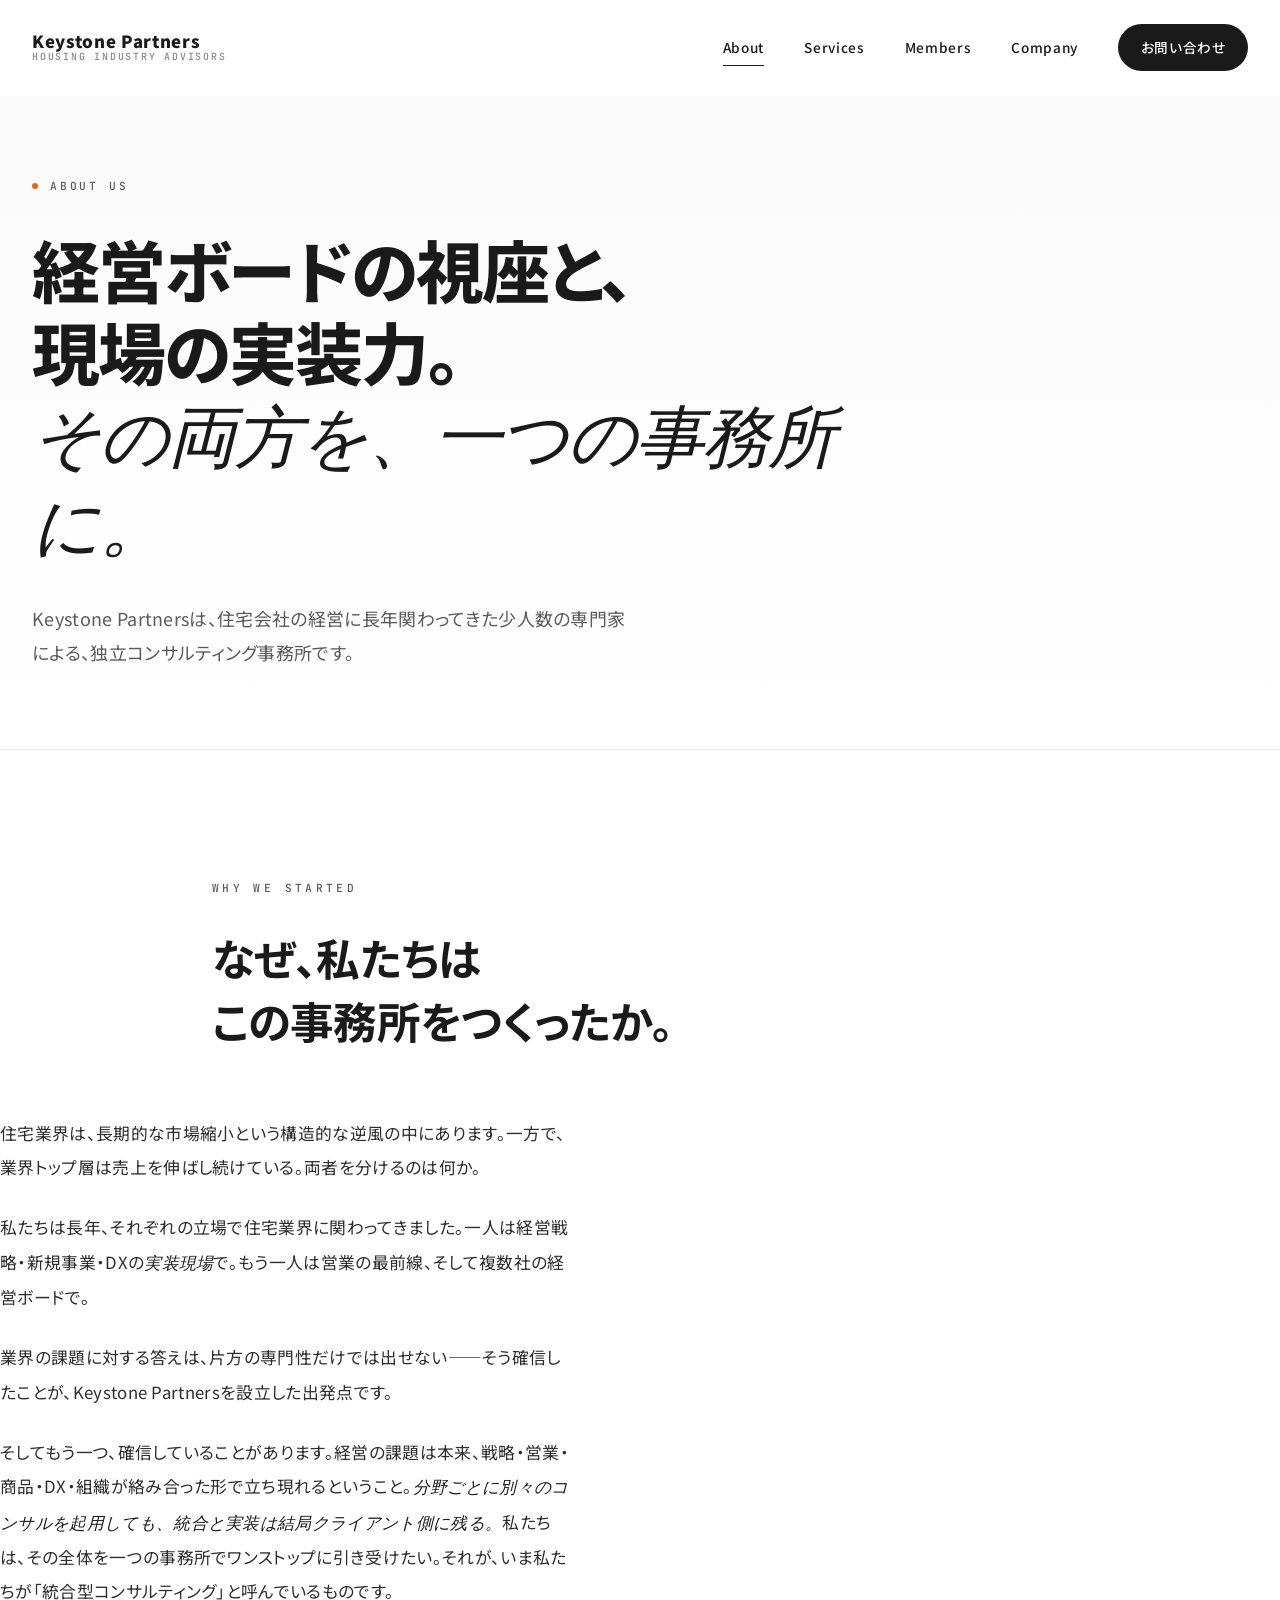
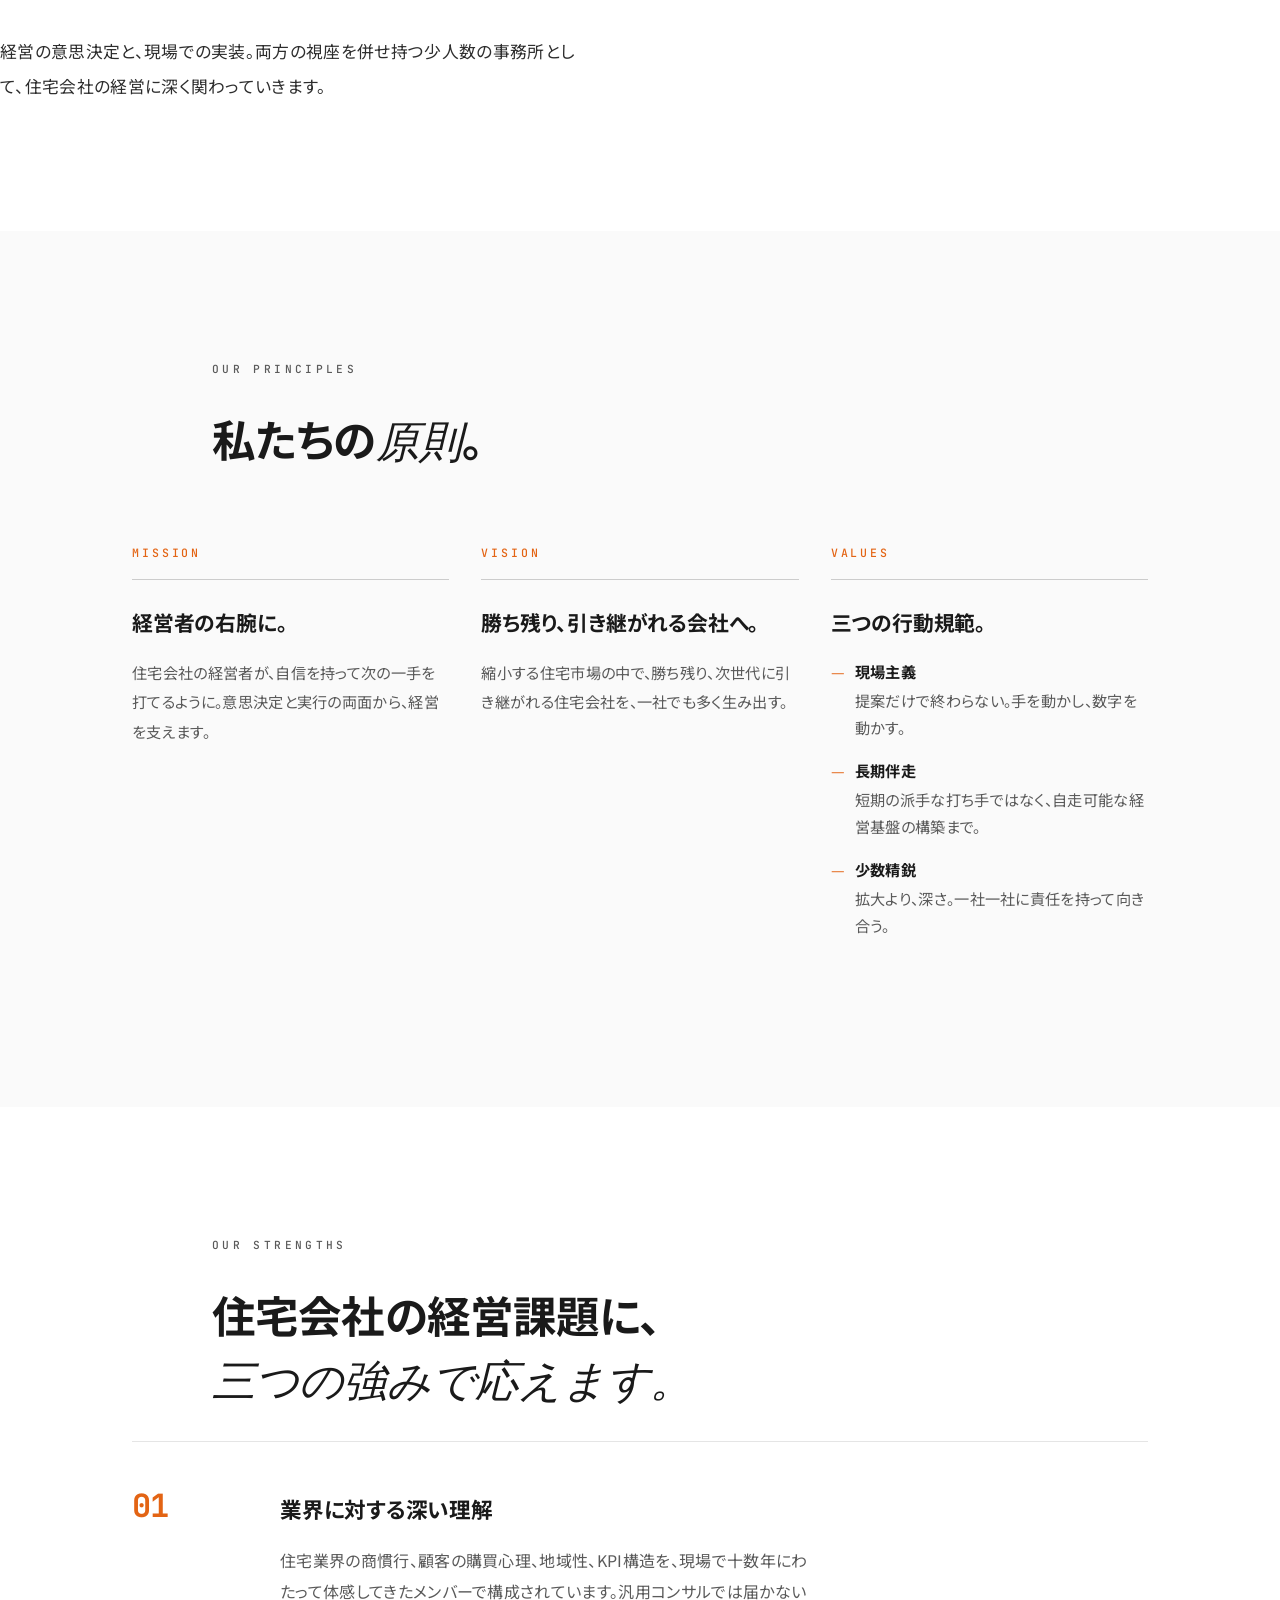
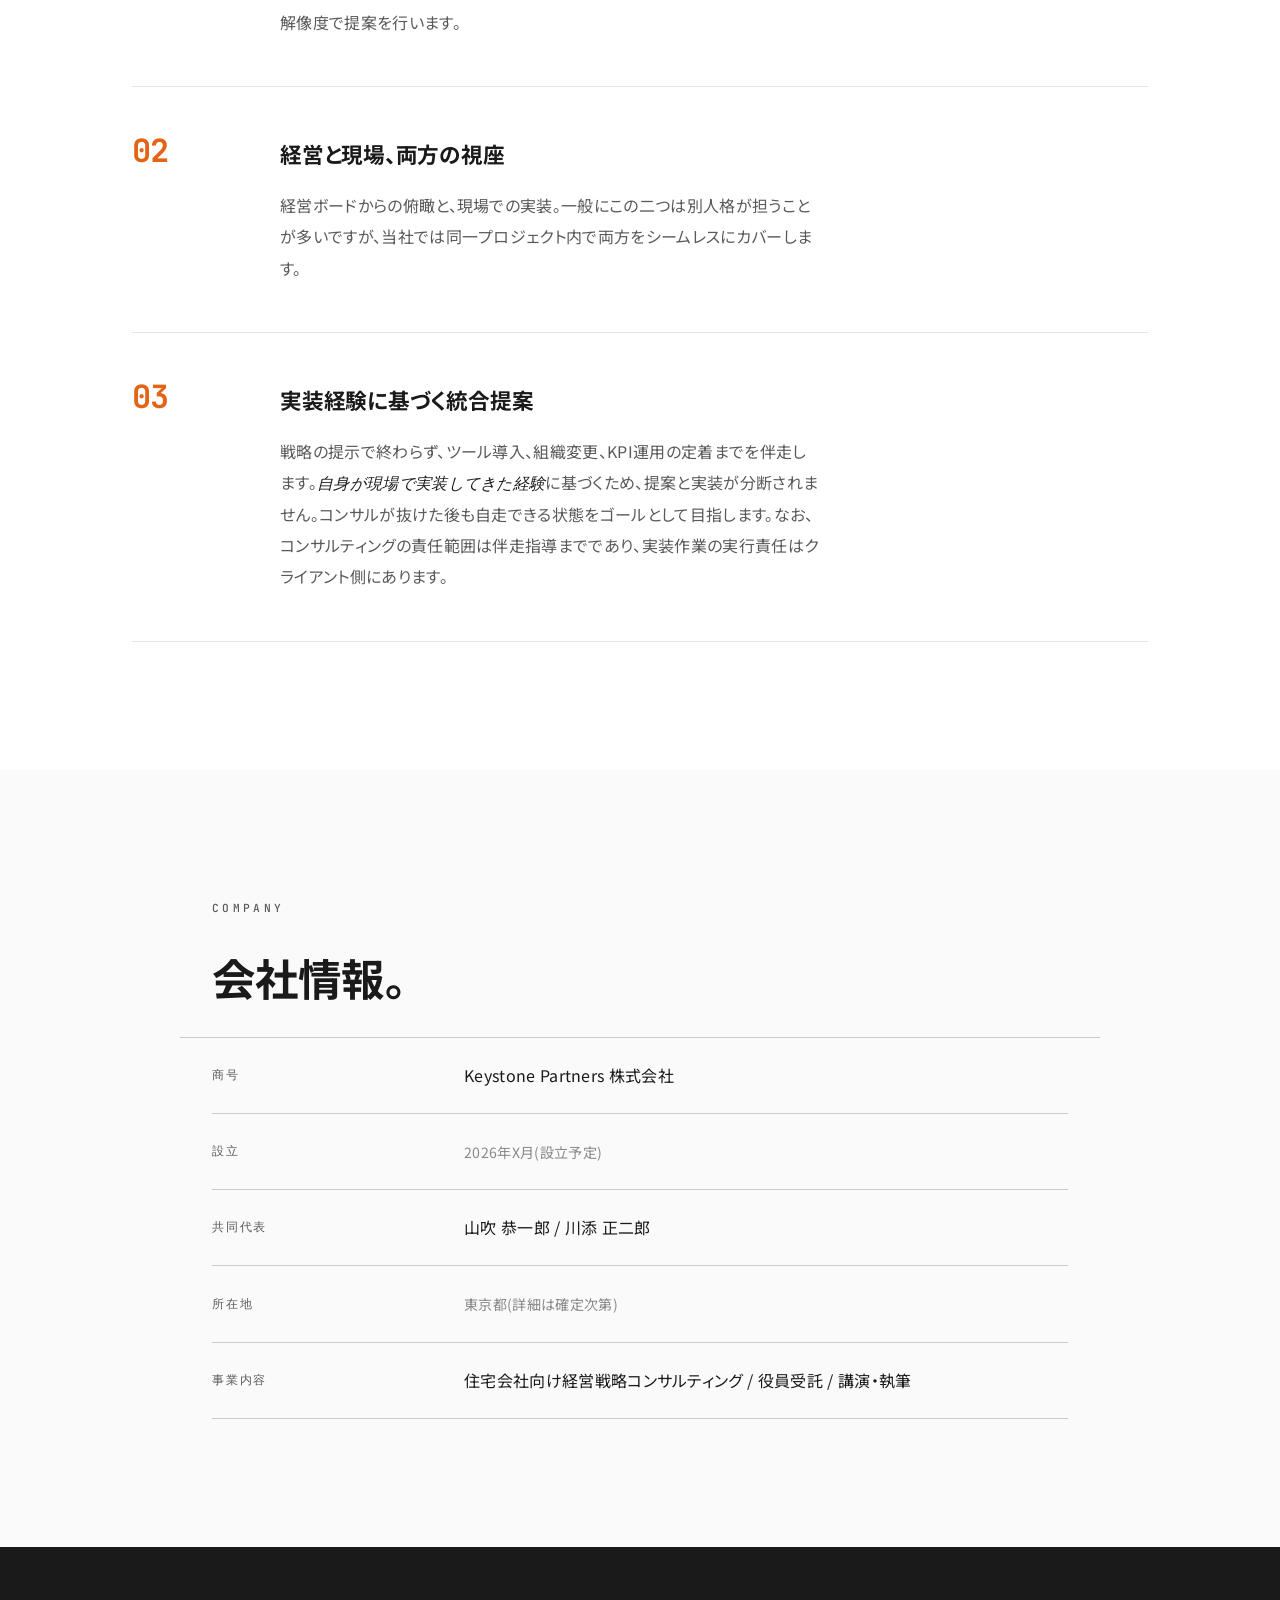
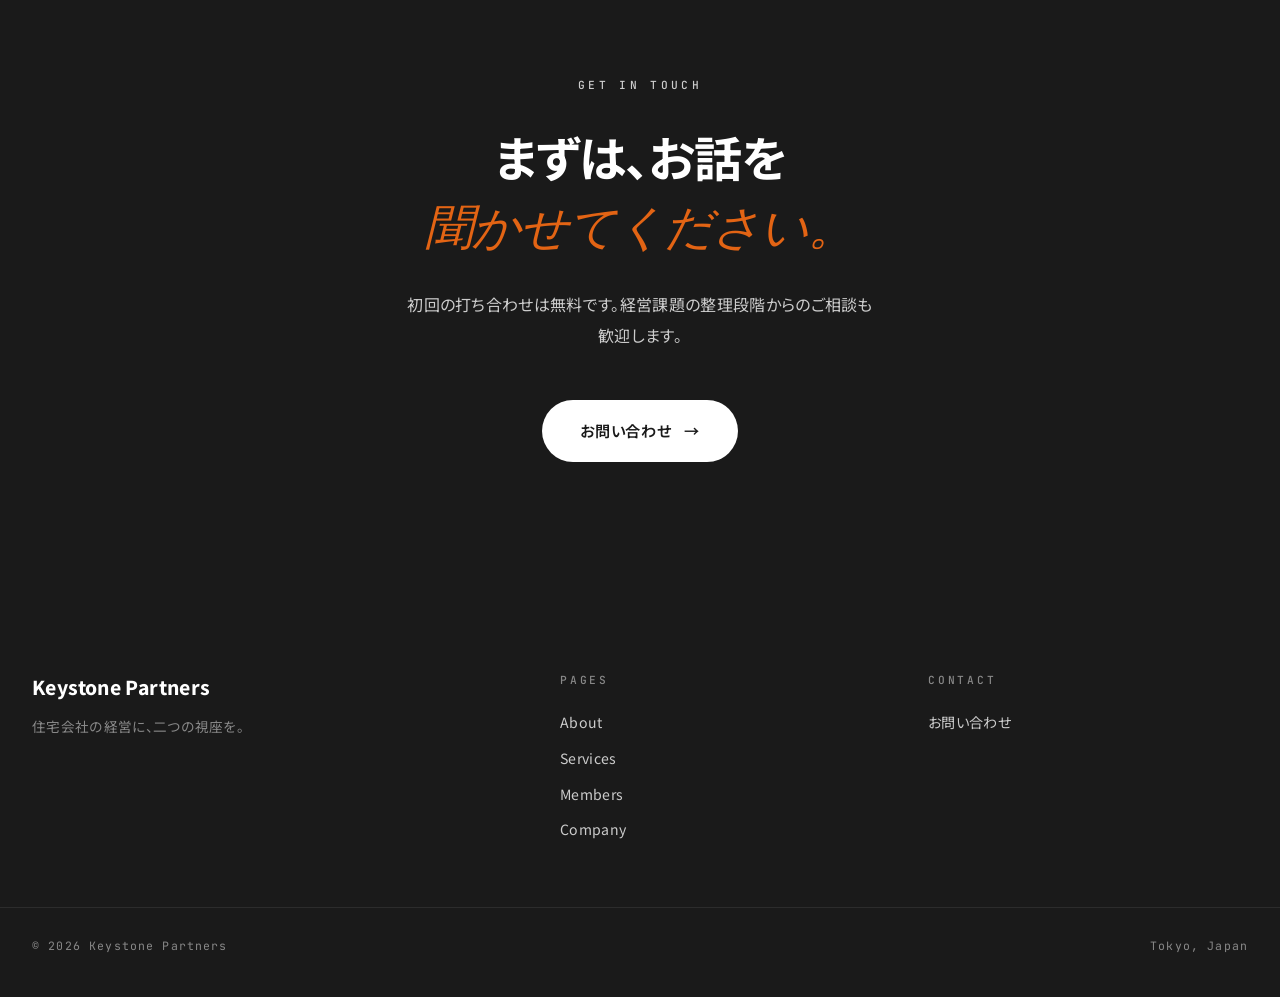
==== commit ca653561: "Add files via upload" ====
--- a/about.html
+++ b/about.html
@@ -31,7 +31,6 @@
   </div>
 </nav>
 
-<!-- PAGE HEAD -->
 <section class="page-head">
   <div class="page-head-inner">
     <div class="page-eyebrow reveal">
@@ -49,22 +48,23 @@
   </div>
 </section>
 
-<!-- STORY -->
+<!-- STORY: image + text split -->
 <section class="about-story">
-  <div class="container-narrow">
+  <div class="container-narrow" style="margin-bottom: 4rem;">
     <div class="section-eyebrow reveal-on-scroll">WHY WE STARTED</div>
     <h2 class="section-headline reveal-on-scroll">
       なぜ、私たちは<br>
       この事務所をつくったか。
     </h2>
-
-    <div class="reveal-on-scroll">
+  </div>
+
+  <div class="about-story-split">
+    <div class="about-story-image reveal-on-scroll" style="background-image: url('images/about-story.jpg'); background-color: #2a2620;"></div>
+    <div class="about-story-text reveal-on-scroll">
       <p>住宅業界は、長期的な市場縮小という構造的な逆風の中にあります。一方で、業界トップ層は売上を伸ばし続けている。両者を分けるのは何か。</p>
-
-      <p>私たちは長年、それぞれの立場で住宅業界に関わってきました。一人は経営戦略・新規事業・DXの実装現場で。もう一人は営業の最前線、そして複数社の経営ボードで。</p>
-
+      <p>私たちは長年、それぞれの立場で住宅業界に関わってきました。一人は経営戦略・新規事業・DXの<em>実装現場</em>で。もう一人は営業の最前線、そして複数社の経営ボードで。</p>
       <p>業界の課題に対する答えは、片方の専門性だけでは出せない――そう確信したことが、Keystone Partnersを設立した出発点です。</p>
-
+      <p>そしてもう一つ、確信していることがあります。経営の課題は本来、戦略・営業・商品・DX・組織が絡み合った形で立ち現れるということ。<em>分野ごとに別々のコンサルを起用しても、統合と実装は結局クライアント側に残る。</em>私たちは、その全体を一つの事務所でワンストップに引き受けたい。それが、いま私たちが「統合型コンサルティング」と呼んでいるものです。</p>
       <p>経営の意思決定と、現場での実装。両方の視座を併せ持つ少人数の事務所として、住宅会社の経営に深く関わっていきます。</p>
     </div>
   </div>
@@ -142,9 +142,9 @@
     <article class="strength-item reveal-on-scroll">
       <div class="strength-num">03</div>
       <div>
-        <h3 class="strength-title">実装まで責任を持つ</h3>
+        <h3 class="strength-title">実装経験に基づく統合提案</h3>
         <p class="strength-desc">
-          戦略の提示で終わらず、ツール導入、組織変更、KPI運用の定着までを伴走します。コンサルが抜けた後も自走できる状態を、ゴールに設定します。
+          戦略の提示で終わらず、ツール導入、組織変更、KPI運用の定着までを伴走します。<em>自身が現場で実装してきた経験</em>に基づくため、提案と実装が分断されません。コンサルが抜けた後も自走できる状態をゴールとして目指します。なお、コンサルティングの責任範囲は伴走指導までであり、実装作業の実行責任はクライアント側にあります。
         </p>
       </div>
     </article>
@@ -171,7 +171,7 @@
     </div>
     <div class="info-row">
       <div class="info-label">共同代表</div>
-      <div class="info-value">川添 正二郎 / 山吹 恭一郎</div>
+      <div class="info-value">山吹 恭一郎 / 川添 正二郎</div>
     </div>
     <div class="info-row">
       <div class="info-label">所在地</div>
@@ -186,6 +186,7 @@
 
 <!-- CTA -->
 <section class="cta">
+  <div class="cta-image" style="background-image: url('images/cta-bg.jpg');"></div>
   <div class="container-narrow">
     <div class="section-eyebrow reveal-on-scroll">GET IN TOUCH</div>
     <h2 class="cta-headline reveal-on-scroll">
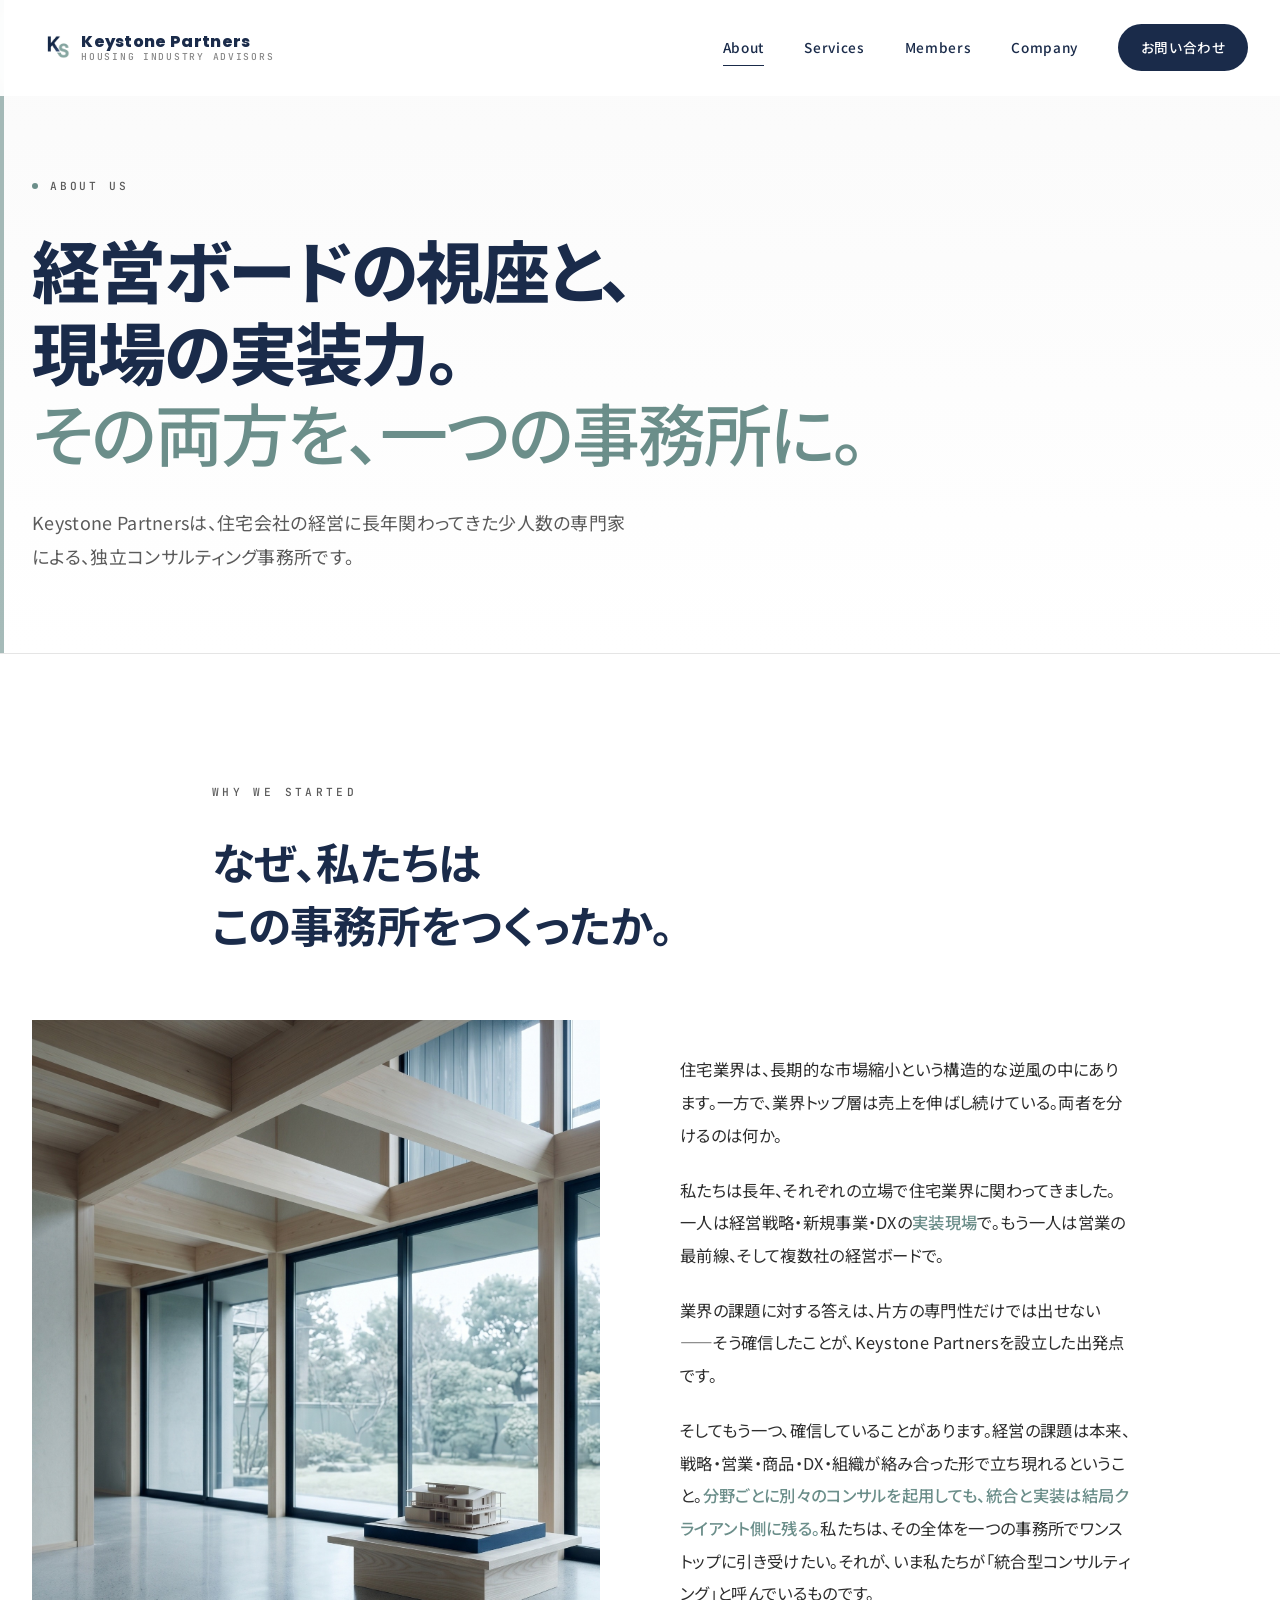
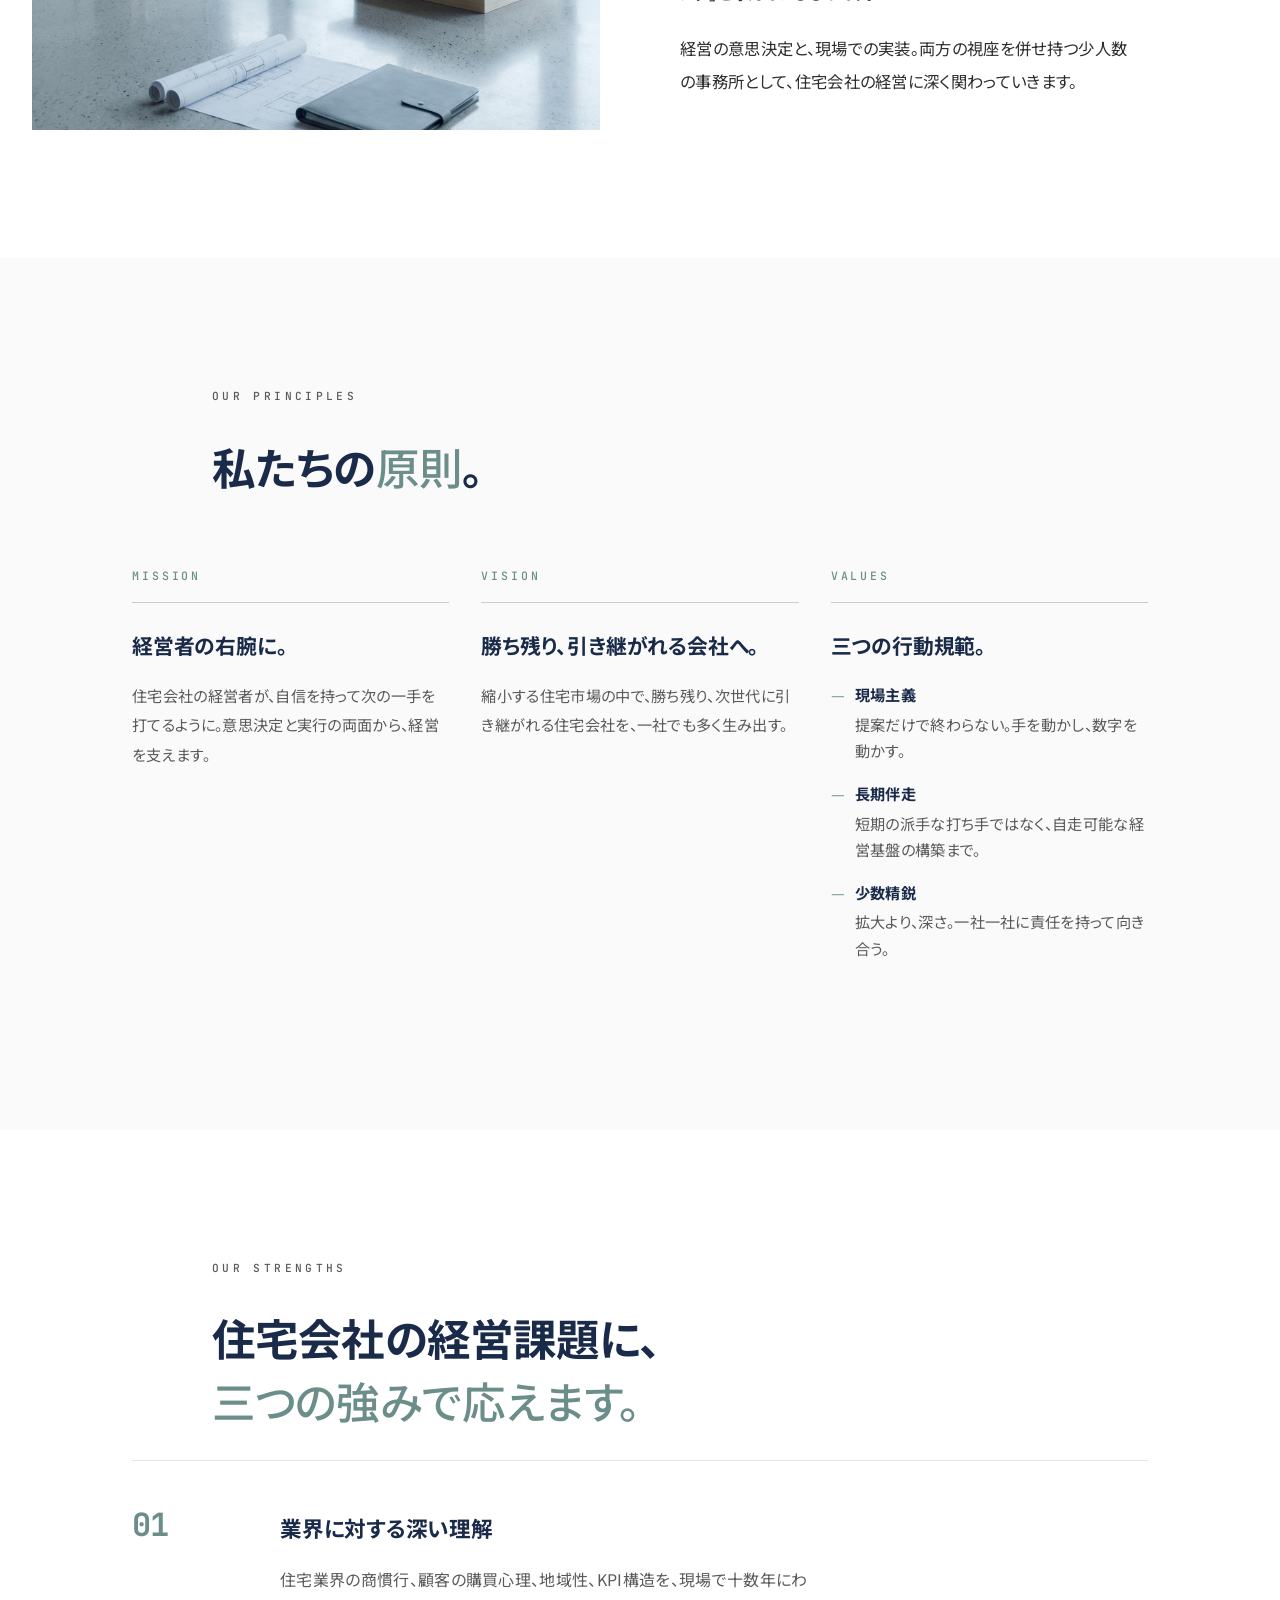
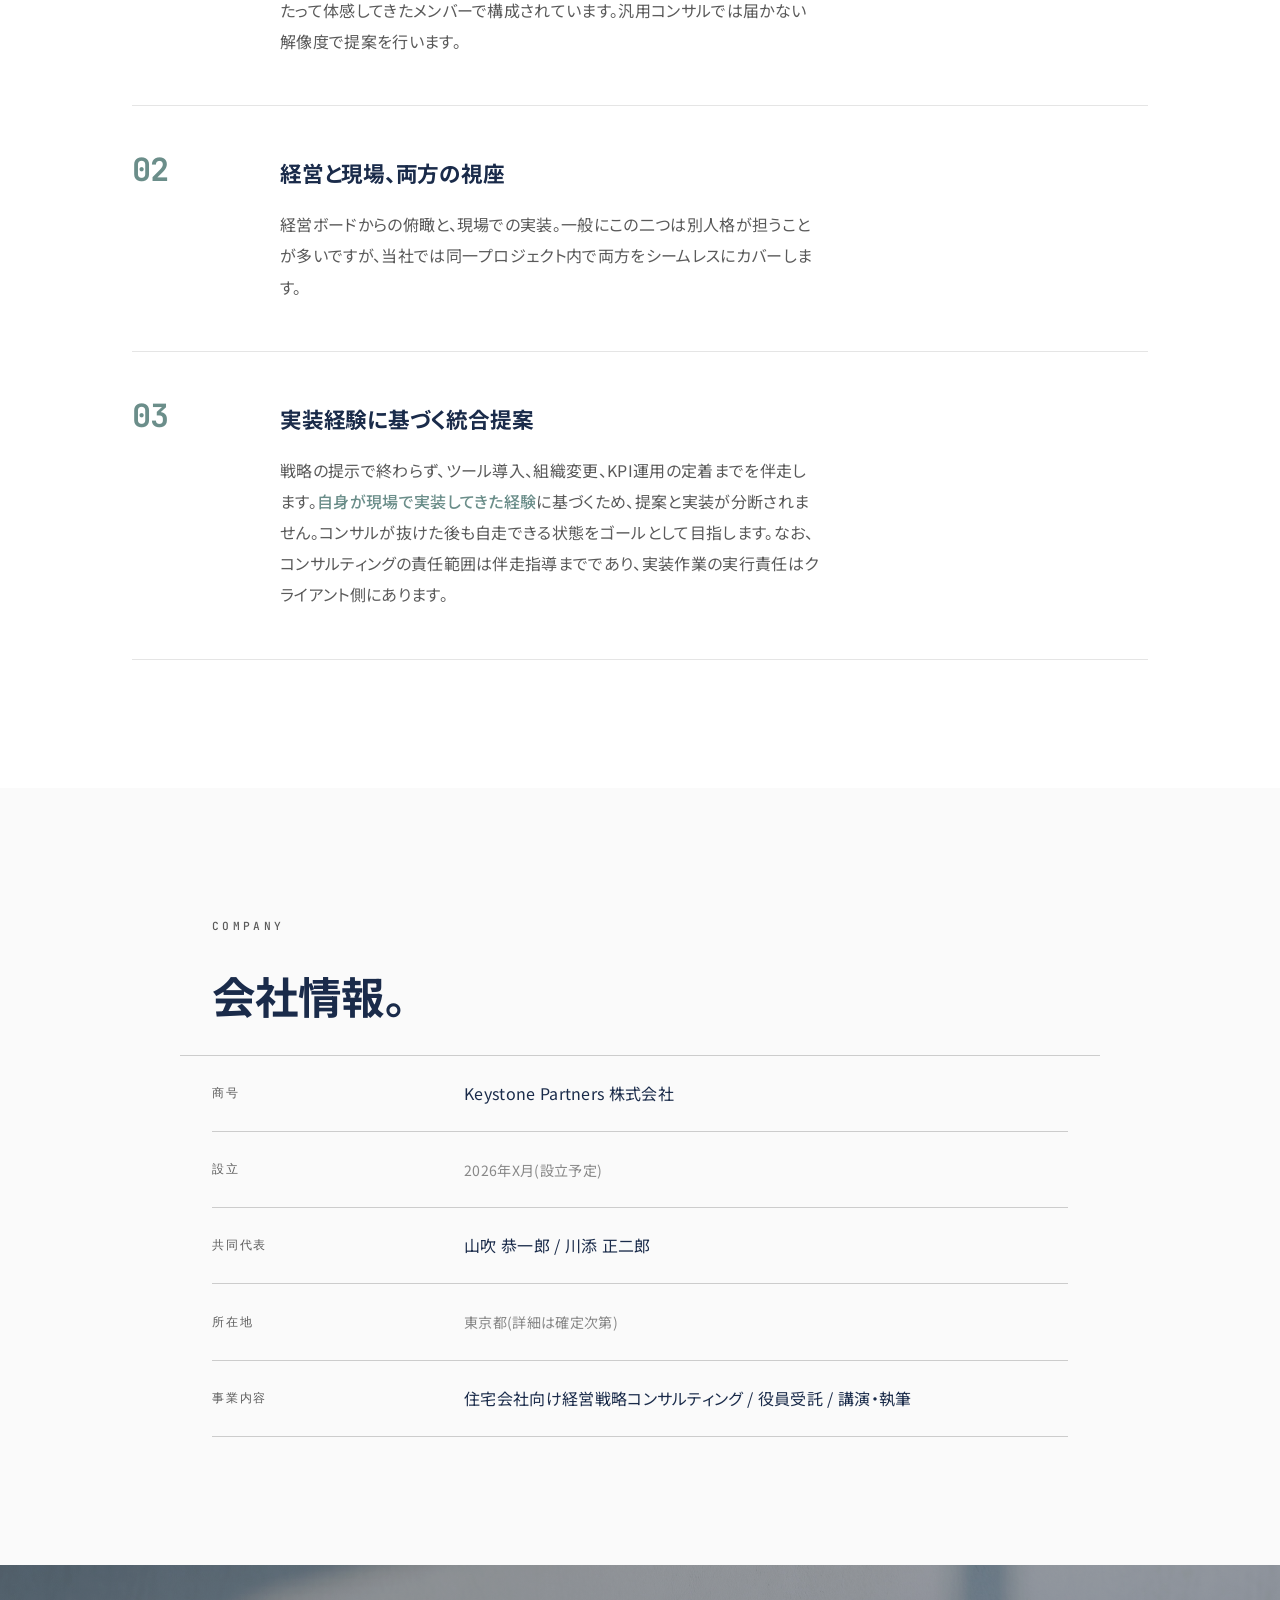
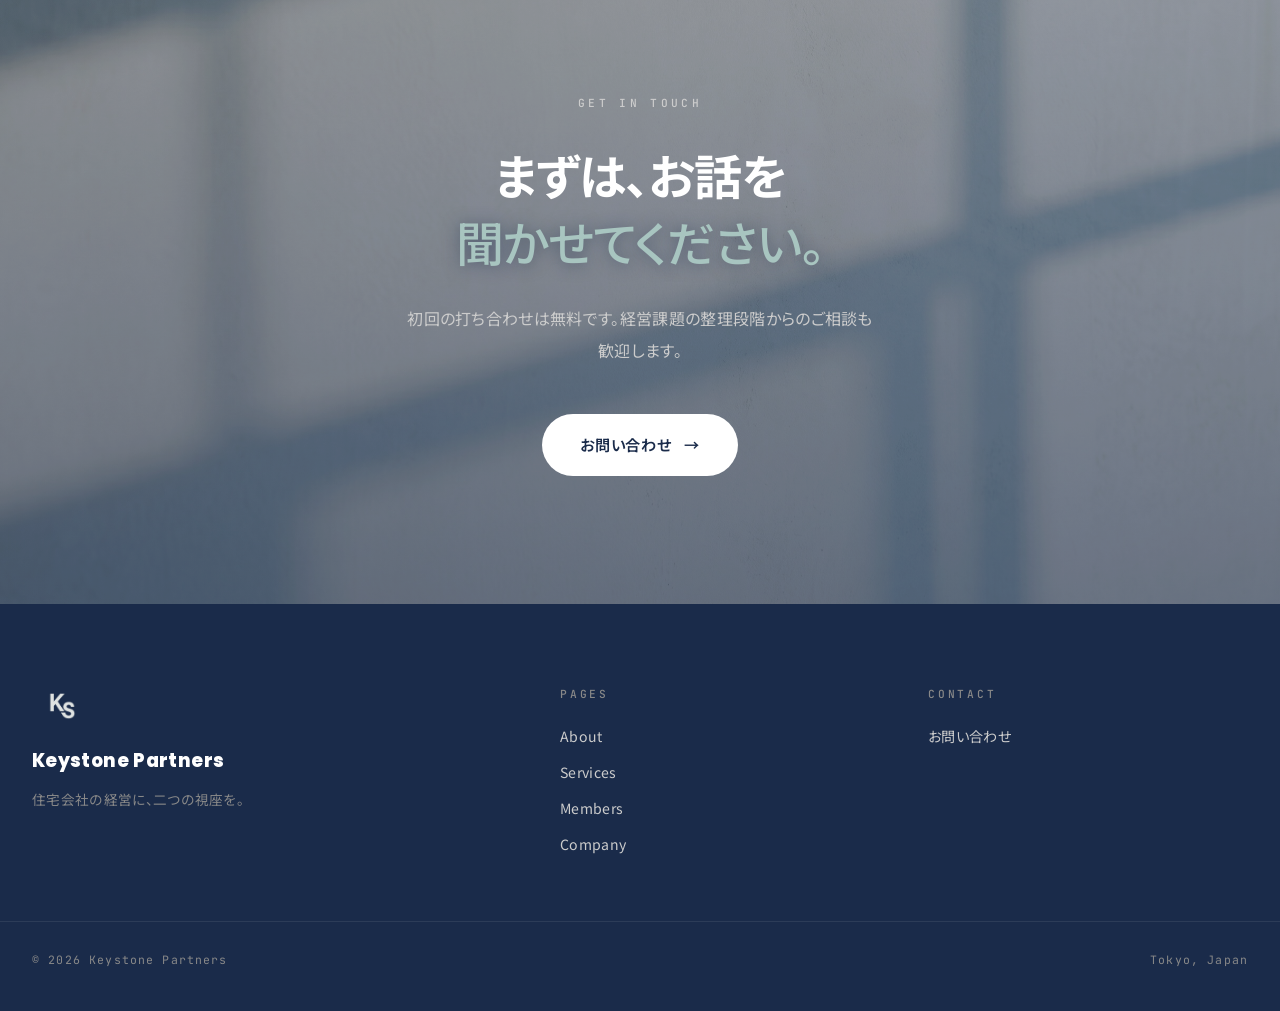
==== commit f4c1ffa0: "Change the color-tone" ====
--- a/about.html
+++ b/about.html
@@ -7,7 +7,7 @@
 <meta name="description" content="Keystone Partnersについて。経営ボードの視座と、現場の実装力。その両方を一つの事務所に。設立背景、Mission/Vision/Values、私たちの強み。">
 <link rel="preconnect" href="https://fonts.googleapis.com">
 <link rel="preconnect" href="https://fonts.gstatic.com" crossorigin>
-<link href="https://fonts.googleapis.com/css2?family=Noto+Sans+JP:wght@400;500;700;800;900&family=Instrument+Serif:ital@0;1&family=JetBrains+Mono:wght@400;500;700&display=swap" rel="stylesheet">
+<link href="https://fonts.googleapis.com/css2?family=Noto+Sans+JP:wght@400;500;700;800;900&family=Instrument+Serif:ital@0;1&family=JetBrains+Mono:wght@400;500;700&family=Poppins:wght@800;900&display=swap" rel="stylesheet">
 <link rel="stylesheet" href="style.css">
 </head>
 <body>
@@ -15,8 +15,10 @@
 <nav class="nav">
   <div class="nav-inner">
     <a href="index.html" class="nav-logo" aria-label="Keystone Partners ホーム">
-      <span class="nav-logo-mark">Keystone Partners</span>
-      <span class="nav-logo-sub">Housing Industry Advisors</span>
+      <span class="nav-logo-text">
+        <span class="nav-logo-mark">Keystone Partners</span>
+        <span class="nav-logo-sub">Housing Industry Advisors</span>
+      </span>
     </a>
     <button class="nav-toggle" aria-label="メニューを開く" aria-expanded="false">
       <span></span><span></span><span></span>
@@ -59,7 +61,7 @@
   </div>
 
   <div class="about-story-split">
-    <div class="about-story-image reveal-on-scroll" style="background-image: url('images/about-story.jpg'); background-color: #2a2620;"></div>
+    <div class="about-story-image reveal-on-scroll" style="background-image: url('images/about-story.jpg'); background-color: #1A2B4A;"></div>
     <div class="about-story-text reveal-on-scroll">
       <p>住宅業界は、長期的な市場縮小という構造的な逆風の中にあります。一方で、業界トップ層は売上を伸ばし続けている。両者を分けるのは何か。</p>
       <p>私たちは長年、それぞれの立場で住宅業界に関わってきました。一人は経営戦略・新規事業・DXの<em>実装現場</em>で。もう一人は営業の最前線、そして複数社の経営ボードで。</p>
@@ -208,6 +210,7 @@
 <footer class="footer">
   <div class="footer-inner">
     <div class="footer-brand">
+      <div class="footer-brand-logo" aria-hidden="true"></div>
       <p class="footer-brand-name">Keystone Partners</p>
       <p class="footer-brand-tag">住宅会社の経営に、二つの視座を。</p>
     </div>
--- a/style.css
+++ b/style.css
@@ -11,7 +11,7 @@
 }
 
 :root {
-  /* Colors — inherit from personal site */
+  /* Colors — aligned with the K/S logo (kon-iro navy → seiji celadon) */
   --black: #0A0A0A;
   --black-soft: #1A1A1A;
   --gray-900: #2D2D2D;
@@ -22,14 +22,22 @@
   --gray-100: #F2F2F2;
   --gray-50: #FAFAFA;
   --white: #FFFFFF;
-  --accent: #E36414;
-  --accent-pale: #FCE8D9;
-  --ink: #1A1A1A;
+
+  /* Brand palette derived from the K/S monogram */
+  --navy: #1A2B4A;       /* "kon-iro" 紺色 — K letter, primary deep tone */
+  --navy-mid: #2D4A6E;   /* mid indigo where K and S meet */
+  --celadon: #6B8E8A;    /* "seiji-iro" 青磁色 — S letter, secondary tone */
+  --celadon-pale: #DCE4E2;  /* very pale celadon for backgrounds */
+  --accent: #6B8E8A;     /* main accent: celadon — corporate sub-color paired with navy */
+  --accent-strong: #2D4A6E; /* deeper variant for buttons/CTAs needing weight */
+  --accent-pale: #DCE4E2; /* pale celadon */
+  --ink: #1A2B4A;        /* body ink shifted from neutral black to deep navy */
 
   /* Typography */
   --font-display: "Noto Sans JP", "Hiragino Sans", "Yu Gothic", sans-serif;
   --font-serif: "Hiragino Mincho ProN", "Yu Mincho", "MS Mincho", "Instrument Serif", serif;
   --font-mono: "JetBrains Mono", "SF Mono", monospace;
+  --font-brand: "Poppins", "Noto Sans JP", sans-serif;  /* matches the wordmark in the K/S logo image */
 
   /* Spacing scale (more generous than personal site) */
   --space-xs: 0.5rem;
@@ -66,12 +74,13 @@
   opacity: 0.55;
 }
 
-/* Emphasis: italic serif — used sparingly */
+/* Emphasis: keep surrounding sans-serif font, accent color + slightly bolder
+   Japanese-friendly (no italic, no Mincho serif) */
 em {
-  font-style: italic;
-  font-family: var(--font-serif);
-  font-weight: 400;
-  color: var(--ink);
+  font-style: normal;
+  font-family: inherit;
+  font-weight: 500;
+  color: var(--accent);
   font-feature-settings: "palt" 1;
 }
 
@@ -127,24 +136,59 @@
 
 .nav-logo {
   display: flex;
+  align-items: center;
+  gap: 0.7rem;
+  line-height: 1;
+}
+
+/* The K/S monogram image */
+.nav-logo::before {
+  content: "";
+  display: block;
+  width: 38px;
+  height: 38px;
+  background-image: url('images/logo-mark.png');
+  background-size: contain;
+  background-repeat: no-repeat;
+  background-position: center;
+  flex-shrink: 0;
+}
+
+.nav-logo-text {
+  display: flex;
   flex-direction: column;
   gap: 0.1rem;
   line-height: 1.1;
 }
 
 .nav-logo-mark {
-  font-weight: 900;
-  font-size: 1.05rem;
-  letter-spacing: 0.04em;
+  font-family: var(--font-brand);
+  font-weight: 800;
+  font-size: 1rem;
+  letter-spacing: 0.02em;
+  color: var(--navy);
 }
 
 .nav-logo-sub {
   font-family: var(--font-mono);
-  font-size: 0.62rem;
+  font-size: 0.6rem;
   font-weight: 500;
   letter-spacing: 0.18em;
   color: var(--gray-500);
   text-transform: uppercase;
+}
+
+@media (max-width: 768px) {
+  .nav-logo::before {
+    width: 32px;
+    height: 32px;
+  }
+  .nav-logo-mark {
+    font-size: 0.9rem;
+  }
+  .nav-logo-sub {
+    font-size: 0.55rem;
+  }
 }
 
 .nav-links {
@@ -181,7 +225,7 @@
 }
 
 .nav-cta:hover {
-  background: var(--accent);
+  background: var(--accent-strong);
   opacity: 1 !important;
 }
 
@@ -284,17 +328,58 @@
 }
 
 /* ============================================
-   HERO (Home only)
+   HERO v2 — full-bleed image background
    ============================================ */
 .hero {
-  min-height: 92vh;
-  display: flex;
-  flex-direction: column;
-  justify-content: center;
-  padding: 9rem 3rem 5rem;
+  min-height: 100vh;
+  position: relative;
+  display: flex;
+  align-items: flex-end;
+  padding: 0;
+  overflow: hidden;
+  background: var(--ink);
+}
+
+.hero-image {
+  position: absolute;
+  inset: 0;
+  background-image: url('images/hero.jpg');
+  background-size: cover;
+  background-position: center right;
+  z-index: 0;
+}
+
+/* Gradient overlay for text legibility — softened and slightly de-saturated
+   so the hero image's natural color variations can breathe through */
+.hero-image::after {
+  content: "";
+  position: absolute;
+  inset: 0;
+  background:
+    linear-gradient(
+      to right,
+      rgba(20, 32, 55, 0.55) 0%,
+      rgba(20, 32, 55, 0.32) 38%,
+      rgba(20, 32, 55, 0.10) 65%,
+      rgba(20, 32, 55, 0.01) 100%
+    ),
+    linear-gradient(
+      to bottom,
+      rgba(20, 32, 55, 0.18) 0%,
+      rgba(20, 32, 55, 0.04) 25%,
+      rgba(20, 32, 55, 0.04) 70%,
+      rgba(20, 32, 55, 0.32) 100%
+    );
+}
+
+.hero-content {
+  position: relative;
+  z-index: 1;
+  width: 100%;
   max-width: 1400px;
   margin: 0 auto;
-  position: relative;
+  padding: 0 3rem 5.5rem;
+  color: var(--white);
 }
 
 .hero-eyebrow {
@@ -302,11 +387,11 @@
   align-items: center;
   gap: 0.75rem;
   font-family: var(--font-mono);
-  font-size: 0.7rem;
+  font-size: 0.72rem;
   font-weight: 500;
   letter-spacing: 0.3em;
-  color: var(--gray-700);
-  margin-bottom: 3rem;
+  color: rgba(255, 255, 255, 0.78);
+  margin-bottom: 2.5rem;
   text-transform: uppercase;
 }
 
@@ -314,47 +399,79 @@
   width: 7px;
   height: 7px;
   border-radius: 50%;
-  background: var(--accent);
+  background: var(--celadon);
   animation: pulse 2.4s ease-in-out infinite;
+  box-shadow: 0 0 0 4px rgba(107, 142, 138, 0.22);
 }
 
 @keyframes pulse {
   0%, 100% { opacity: 1; transform: scale(1); }
-  50% { opacity: 0.45; transform: scale(0.85); }
+  50% { opacity: 0.5; transform: scale(0.85); }
 }
 
 .hero-headline {
-  font-size: clamp(2.5rem, 6.8vw, 6.5rem);
+  font-size: clamp(2.5rem, 6.5vw, 6rem);
   font-weight: 800;
   line-height: 1.18;
   letter-spacing: -0.035em;
-  margin-bottom: 3rem;
-  color: var(--ink);
+  margin-bottom: 2.5rem;
+  color: var(--white);
+  max-width: 18ch;
+  text-shadow: 0 2px 30px rgba(0, 0, 0, 0.35);
 }
 
 .hero-headline span {
   display: block;
 }
 
+.hero-headline em {
+  color: var(--accent);
+}
+
 .hero-sub {
-  font-size: clamp(1rem, 1.5vw, 1.35rem);
+  font-size: clamp(1rem, 1.45vw, 1.3rem);
   font-weight: 400;
-  line-height: 1.95;
-  color: var(--gray-700);
-  margin-bottom: 4rem;
-  max-width: 580px;
+  line-height: 1.9;
+  color: rgba(255, 255, 255, 0.92);
+  margin-bottom: 3rem;
+  max-width: 520px;
+  text-shadow: 0 1px 20px rgba(0, 0, 0, 0.4);
+}
+
+/* Hero 内の em は、青磁(ロゴ色)との同色被りを避けつつ控えめな差別化を出すため、
+   ほぼ白の中性色に、薄い青磁のグロー(影)を添える */
+.hero-sub em,
+.hero-headline em {
+  color: #f0ebe3;  /* warm off-white — distinct from logo's celadon */
+  text-shadow:
+    0 0 24px rgba(107, 142, 138, 0.45),  /* soft celadon glow as a quiet echo of the logo */
+    0 1px 20px rgba(0, 0, 0, 0.4);
+  font-weight: 700;
 }
 
 .hero-meta {
-  font-size: 0.78rem;
-  font-family: var(--font-mono);
-  letter-spacing: 0.15em;
-  color: var(--gray-500);
+  display: inline-block;
+  font-size: 0.72rem;
+  font-family: var(--font-mono);
+  letter-spacing: 0.18em;
+  color: rgba(255, 255, 255, 0.7);
   text-transform: uppercase;
+  padding-top: 1rem;
+  border-top: 1px solid rgba(255, 255, 255, 0.2);
 }
 
 @media (max-width: 768px) {
-  .hero { padding: 7.5rem 1.5rem 4rem; min-height: auto; }
+  .hero { min-height: 88vh; }
+  .hero-content { padding: 0 1.5rem 4rem; }
+  .hero-image::after {
+    background:
+      linear-gradient(
+        to bottom,
+        rgba(10, 10, 10, 0.55) 0%,
+        rgba(10, 10, 10, 0.35) 35%,
+        rgba(10, 10, 10, 0.65) 100%
+      );
+  }
 }
 
 /* ============================================
@@ -650,7 +767,8 @@
 }
 
 .cta-headline em {
-  color: var(--accent);
+  color: #a8c5c0;
+  text-shadow: 0 1px 16px rgba(26, 43, 74, 0.5);
 }
 
 .cta-lead {
@@ -676,7 +794,7 @@
 }
 
 .cta-button:hover {
-  background: var(--accent);
+  background: var(--accent-strong);
   color: var(--white) !important;
   opacity: 1 !important;
   transform: translateY(-2px);
@@ -708,8 +826,20 @@
   gap: 3rem;
 }
 
+.footer-brand-logo {
+  width: 44px;
+  height: 44px;
+  background-image: url('images/logo-mark-light.png');
+  background-size: contain;
+  background-repeat: no-repeat;
+  background-position: center;
+  margin-bottom: 1rem;
+  opacity: 0.92;
+}
+
 .footer-brand-name {
-  font-size: 1.2rem;
+  font-family: var(--font-brand);
+  font-size: 1.15rem;
   font-weight: 800;
   color: var(--white);
   margin-bottom: 0.6rem;
@@ -1297,7 +1427,7 @@
 .member-note {
   font-size: 0.82rem;
   color: var(--gray-500);
-  font-style: italic;
+  font-style: normal;
   margin-top: 1rem;
   line-height: 1.7;
 }
@@ -1398,7 +1528,7 @@
 }
 
 .form-submit:hover {
-  background: var(--accent);
+  background: var(--accent-strong);
   transform: translateY(-2px);
 }
 
@@ -1440,7 +1570,7 @@
 .contact-info-value .placeholder {
   color: var(--gray-500);
   font-size: 0.88rem;
-  font-style: italic;
+  font-style: normal;
 }
 
 .contact-note {
@@ -1481,6 +1611,225 @@
 .reveal-on-scroll.is-visible {
   opacity: 1;
   transform: translateY(0);
+}
+
+/* ============================================
+   v2: Image-enhanced sections
+   ============================================ */
+
+/* ----- Services card with image (Home + Services page) ----- */
+.do-card {
+  padding: 0;
+  border-top: none;
+  background: var(--white);
+  border: 1px solid var(--gray-200);
+  overflow: hidden;
+}
+
+.do-card:hover {
+  transform: translateY(-4px);
+  border-color: var(--gray-300);
+  box-shadow: 0 12px 40px rgba(0, 0, 0, 0.06);
+}
+
+.do-card-image {
+  width: 100%;
+  aspect-ratio: 4 / 3;
+  background-size: cover;
+  background-position: center;
+  background-color: var(--gray-100);
+  position: relative;
+  overflow: hidden;
+}
+
+.do-card-image::after {
+  content: "";
+  position: absolute;
+  inset: 0;
+  background: linear-gradient(180deg, transparent 70%, rgba(0, 0, 0, 0.08));
+  pointer-events: none;
+}
+
+.do-card-inner {
+  padding: 2.25rem 1.75rem 2.5rem;
+  display: flex;
+  flex-direction: column;
+  gap: 0.85rem;
+}
+
+/* ----- About story split (image + text) ----- */
+.about-story-split {
+  display: grid;
+  grid-template-columns: 1fr 1fr;
+  gap: 5rem;
+  align-items: center;
+  max-width: 1280px;
+  margin: 0 auto;
+  padding: 0 2rem;
+}
+
+.about-story-image {
+  aspect-ratio: 4 / 5;
+  background-size: cover;
+  background-position: center;
+  background-color: var(--gray-100);
+}
+
+.about-story-text {
+  padding-right: 1rem;
+}
+
+.about-story-text p {
+  font-size: 1.02rem;
+  line-height: 2;
+  color: var(--gray-900);
+  margin-bottom: 1.4rem;
+  max-width: 50ch;
+}
+
+@media (max-width: 880px) {
+  .about-story-split { grid-template-columns: 1fr; gap: 3rem; }
+  .about-story-image { aspect-ratio: 16 / 10; }
+}
+
+/* ----- CTA with background image ----- */
+.cta {
+  position: relative;
+  background: var(--ink);
+  overflow: hidden;
+}
+
+.cta-image {
+  position: absolute;
+  inset: 0;
+  background-size: cover;
+  background-position: center;
+  opacity: 0.9;
+  z-index: 0;
+}
+
+.cta-image::after {
+  content: "";
+  position: absolute;
+  inset: 0;
+  background: linear-gradient(
+    180deg,
+    rgba(26, 43, 74, 0.4) 0%,
+    rgba(26, 43, 74, 0.6) 100%
+  );
+}
+
+.cta > .container-narrow,
+.cta > *:not(.cta-image) {
+  position: relative;
+  z-index: 1;
+}
+
+/* ----- Service page: image-led layout ----- */
+.service-cell {
+  padding: 0;
+  background: var(--white);
+}
+
+.service-cell-image {
+  width: 100%;
+  aspect-ratio: 16 / 10;
+  background-size: cover;
+  background-position: center;
+  background-color: var(--gray-100);
+}
+
+.service-cell-inner {
+  padding: 2.5rem 2.25rem 3rem;
+}
+
+.service-cell.service-cell-feature .service-cell-image {
+  aspect-ratio: 21 / 9;
+}
+
+/* ----- Members page: photo treatment ----- */
+.member-photo-large {
+  width: 240px;
+  height: 300px;
+  background-size: cover;
+  background-position: center top;
+  background-color: var(--gray-100);
+  position: relative;
+}
+
+.member-photo-large::after {
+  content: "";
+  position: absolute;
+  inset: 0;
+  background: linear-gradient(180deg, transparent 60%, rgba(0, 0, 0, 0.15));
+  pointer-events: none;
+}
+
+.member-photo-large.placeholder {
+  display: flex;
+  align-items: center;
+  justify-content: center;
+  font-family: var(--font-serif);
+  font-style: italic;
+  font-size: 1.1rem;
+  color: var(--gray-500);
+  letter-spacing: 0.05em;
+}
+
+.member-photo-large.placeholder::after { display: none; }
+
+/* ----- Members teaser thumbnail ----- */
+.member-photo-placeholder {
+  width: 100%;
+  height: 200px;
+  border-radius: 0;
+  margin: -3rem -2.5rem 1.5rem;
+  background-size: cover;
+  background-position: center;
+  background-color: var(--gray-200);
+  display: block;
+  font-size: 0;
+}
+
+.member-photo-placeholder.text-fallback {
+  display: flex;
+  align-items: center;
+  justify-content: center;
+  font-family: var(--font-serif);
+  font-style: italic;
+  font-size: 1.8rem;
+  color: var(--gray-500);
+}
+
+/* When a background image is actually set on the placeholder, suppress the
+   fallback text overlay so the image alone reads cleanly. */
+.member-photo-placeholder.text-fallback[style*="background-image"] {
+  font-size: 0;
+}
+
+.member-card {
+  padding-top: 3rem;
+}
+
+/* ----- Page-head with subtle accent strip ----- */
+.page-head {
+  position: relative;
+  overflow: hidden;
+}
+
+.page-head::before {
+  content: "";
+  position: absolute;
+  top: 0;
+  left: 0;
+  width: 4px;
+  height: 100%;
+  background: var(--accent);
+  opacity: 0.6;
+}
+
+@media (max-width: 768px) {
+  .member-photo-placeholder { height: 180px; margin: -2.25rem -1.75rem 1.25rem; }
 }
 
 /* ============================================
@@ -1497,6 +1846,176 @@
 
 /* Selection */
 ::selection {
-  background: var(--accent);
+  background: var(--accent-strong);
   color: var(--white);
 }
+
+/* ============================================
+   INTEGRATIVE (統合型コンサルティング)
+   v3 additions — Integrative consulting concept
+   ============================================ */
+.integrative {
+  padding: var(--space-xl) 0;
+  background: var(--gray-50);
+  border-top: 1px solid var(--gray-200);
+}
+
+.integrative-lead {
+  font-size: 1.0625rem;
+  line-height: 2;
+  color: var(--gray-700);
+  margin: 2rem 0 4rem;
+  max-width: 56rem;
+}
+
+.integrative-lead em {
+  font-weight: 500;
+}
+
+.integrative-compare {
+  display: grid;
+  grid-template-columns: 1fr 1fr;
+  gap: 2rem;
+  margin: 3rem auto 4rem;
+  max-width: 72rem;
+  padding: 0 var(--space-md);
+}
+
+.integrative-card {
+  padding: 2.5rem 2rem;
+  background: var(--white);
+  border: 1px solid var(--gray-200);
+  position: relative;
+}
+
+.integrative-card.is-conventional {
+  opacity: 0.78;
+}
+
+.integrative-card.is-ours {
+  border-color: var(--accent);
+  border-width: 1px 1px 1px 4px;
+  background: var(--white);
+}
+
+.integrative-card-eyebrow {
+  font-family: var(--font-mono);
+  font-size: 0.7rem;
+  letter-spacing: 0.18em;
+  text-transform: uppercase;
+  color: var(--gray-500);
+  margin-bottom: 0.75rem;
+}
+
+.integrative-card.is-ours .integrative-card-eyebrow {
+  color: var(--accent);
+}
+
+.integrative-card-title {
+  font-size: 1.25rem;
+  font-weight: 700;
+  line-height: 1.5;
+  margin-bottom: 1.25rem;
+  color: var(--ink);
+}
+
+.integrative-card-title em {
+  font-style: normal;
+  font-family: inherit;
+  font-weight: 500;
+}
+
+.integrative-card-body {
+  font-size: 0.95rem;
+  line-height: 1.9;
+  color: var(--gray-700);
+}
+
+.integrative-card-body p + p {
+  margin-top: 0.75rem;
+}
+
+/* Process flow — stepped narrative */
+.integrative-flow {
+  max-width: 72rem;
+  margin: 4rem auto 0;
+  padding: 0 var(--space-md);
+}
+
+.integrative-flow-title {
+  font-size: 1.4rem;
+  font-weight: 700;
+  text-align: center;
+  margin-bottom: 0.5rem;
+  color: var(--ink);
+}
+
+.integrative-flow-title em {
+  font-style: normal;
+  font-family: inherit;
+}
+
+.integrative-flow-sub {
+  text-align: center;
+  color: var(--gray-500);
+  font-size: 0.9rem;
+  margin-bottom: 3rem;
+}
+
+.integrative-steps {
+  display: grid;
+  grid-template-columns: repeat(4, 1fr);
+  gap: 1rem;
+  position: relative;
+}
+
+.integrative-step {
+  padding: 1.5rem 1.25rem;
+  background: var(--white);
+  border-top: 2px solid var(--accent);
+  position: relative;
+}
+
+.integrative-step-num {
+  font-family: var(--font-mono);
+  font-size: 0.7rem;
+  letter-spacing: 0.18em;
+  color: var(--accent);
+  margin-bottom: 0.5rem;
+}
+
+.integrative-step-title {
+  font-size: 1rem;
+  font-weight: 700;
+  margin-bottom: 0.5rem;
+  color: var(--ink);
+}
+
+.integrative-step-desc {
+  font-size: 0.85rem;
+  line-height: 1.7;
+  color: var(--gray-700);
+}
+
+/* Mobile */
+@media (max-width: 768px) {
+  .integrative-compare {
+    grid-template-columns: 1fr;
+    gap: 1.25rem;
+  }
+  .integrative-steps {
+    grid-template-columns: 1fr;
+  }
+}
+
+/* Subtle pull-quote inline emphasis (used in story update) */
+.pullquote {
+  font-family: var(--font-serif);
+  font-style: normal;
+  font-size: 1.1rem;
+  line-height: 1.9;
+  color: var(--ink);
+  padding: 1.5rem 0 1.5rem 1.5rem;
+  border-left: 3px solid var(--accent);
+  margin: 1.5rem 0;
+}
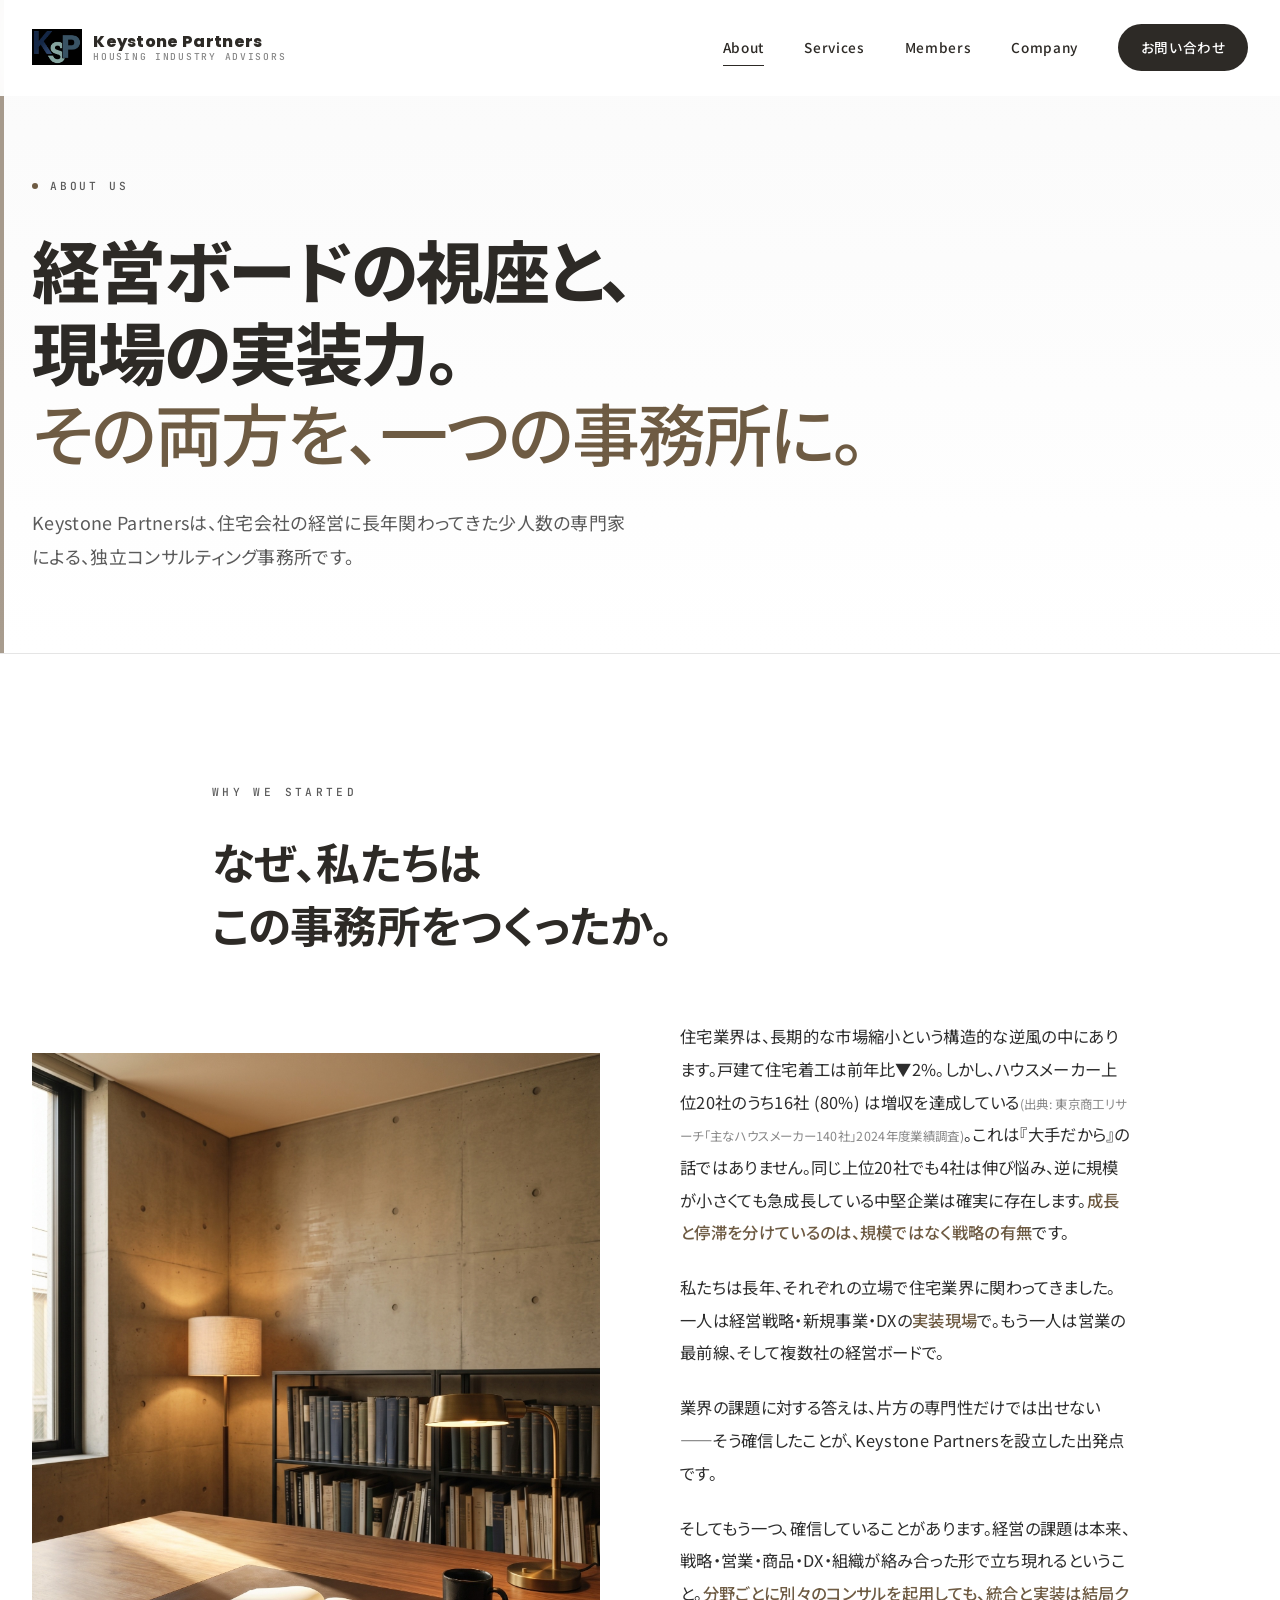
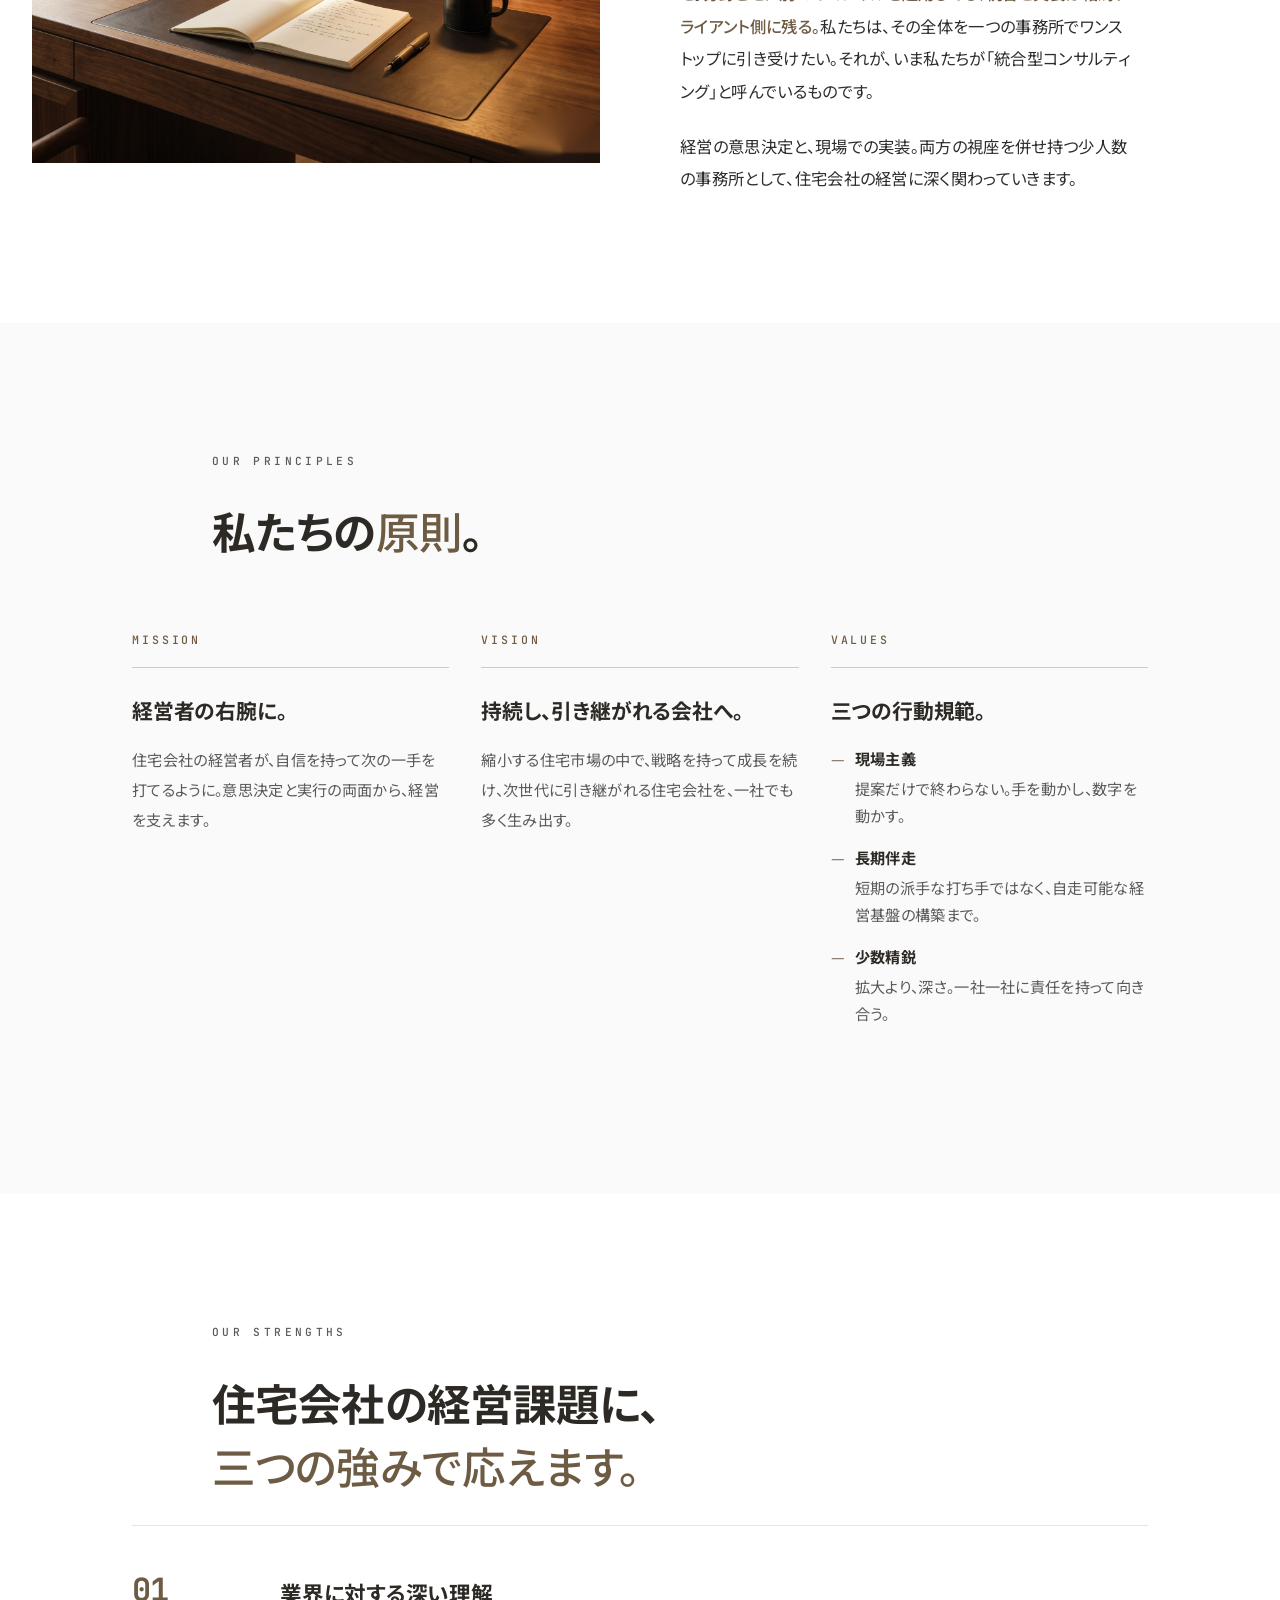
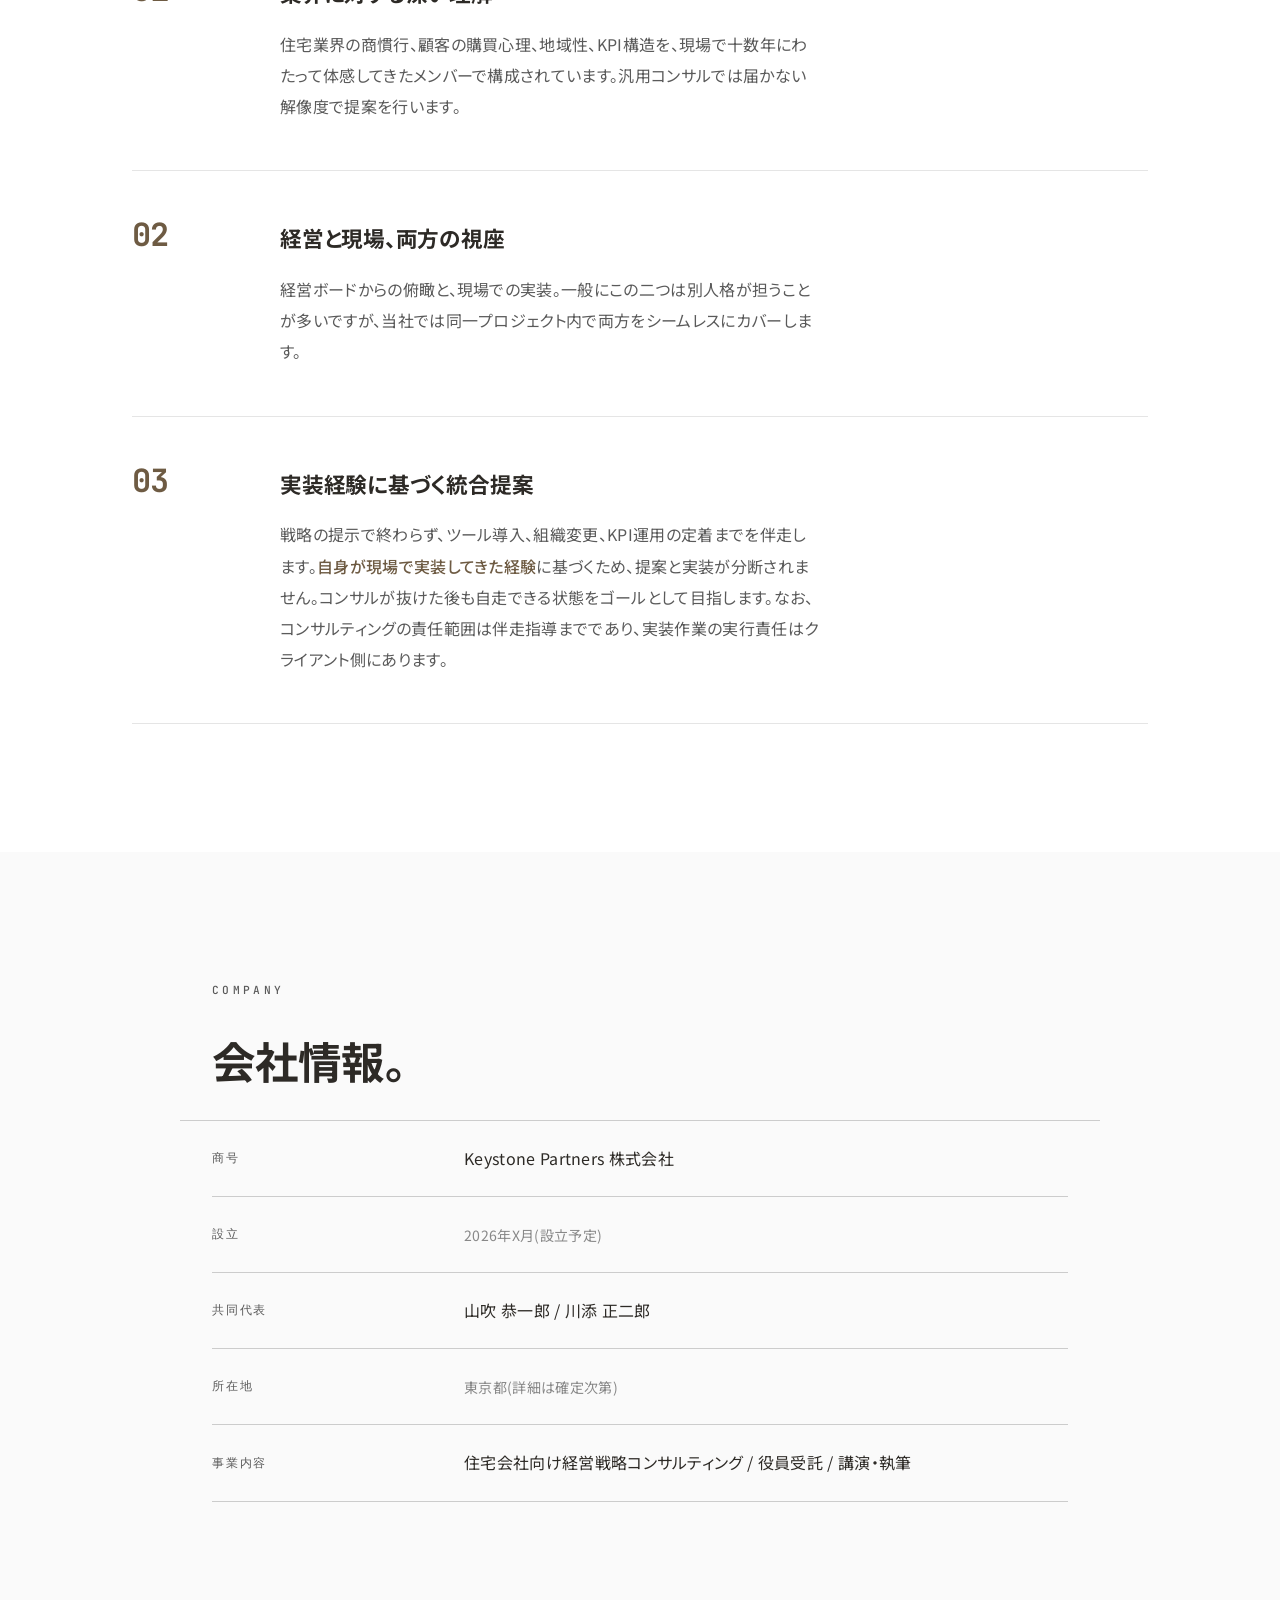
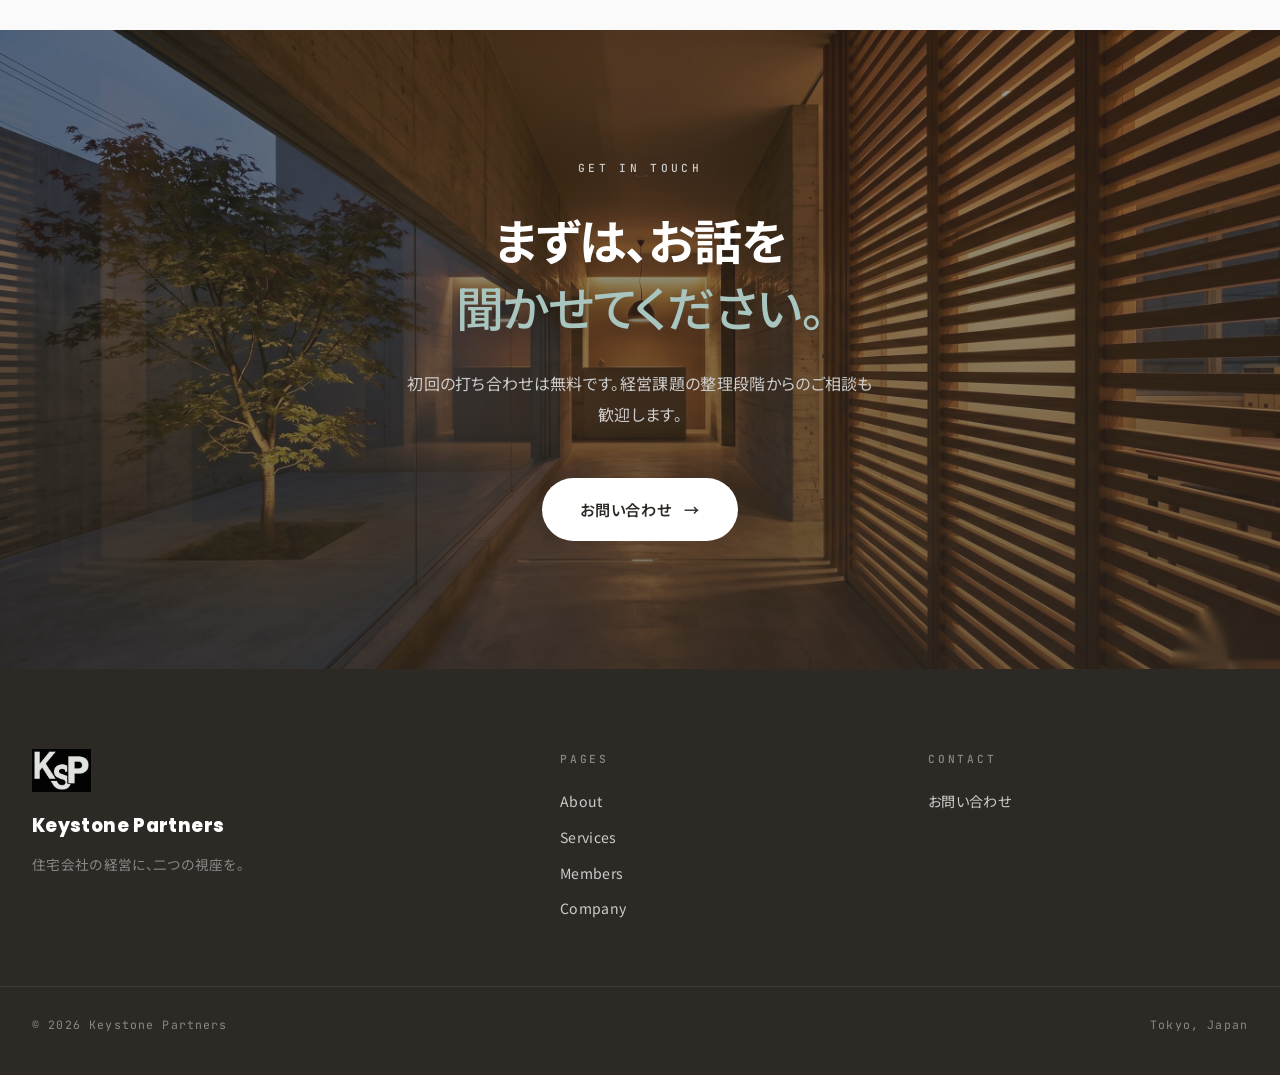
==== commit 3b10836a: "New company logo" ====
--- a/about.html
+++ b/about.html
@@ -61,9 +61,9 @@
   </div>
 
   <div class="about-story-split">
-    <div class="about-story-image reveal-on-scroll" style="background-image: url('images/about-story.jpg'); background-color: #1A2B4A;"></div>
+    <div class="about-story-image reveal-on-scroll" style="background-image: url('images/about-story.jpg'); background-color: #2D2A26;"></div>
     <div class="about-story-text reveal-on-scroll">
-      <p>住宅業界は、長期的な市場縮小という構造的な逆風の中にあります。一方で、業界トップ層は売上を伸ばし続けている。両者を分けるのは何か。</p>
+      <p>住宅業界は、長期的な市場縮小という構造的な逆風の中にあります。戸建て住宅着工は前年比▼2%。しかし、ハウスメーカー上位20社のうち16社 (80%) は増収を達成している<small>(出典: 東京商工リサーチ「主なハウスメーカー140社」2024年度業績調査)</small>。これは『大手だから』の話ではありません。同じ上位20社でも4社は伸び悩み、逆に規模が小さくても急成長している中堅企業は確実に存在します。<em>成長と停滞を分けているのは、規模ではなく戦略の有無</em>です。</p>
       <p>私たちは長年、それぞれの立場で住宅業界に関わってきました。一人は経営戦略・新規事業・DXの<em>実装現場</em>で。もう一人は営業の最前線、そして複数社の経営ボードで。</p>
       <p>業界の課題に対する答えは、片方の専門性だけでは出せない――そう確信したことが、Keystone Partnersを設立した出発点です。</p>
       <p>そしてもう一つ、確信していることがあります。経営の課題は本来、戦略・営業・商品・DX・組織が絡み合った形で立ち現れるということ。<em>分野ごとに別々のコンサルを起用しても、統合と実装は結局クライアント側に残る。</em>私たちは、その全体を一つの事務所でワンストップに引き受けたい。それが、いま私たちが「統合型コンサルティング」と呼んでいるものです。</p>
@@ -92,9 +92,9 @@
 
     <div class="principle reveal-on-scroll">
       <div class="principle-label">Vision</div>
-      <h3 class="principle-title">勝ち残り、引き継がれる会社へ。</h3>
+      <h3 class="principle-title">持続し、引き継がれる会社へ。</h3>
       <p class="principle-body">
-        縮小する住宅市場の中で、勝ち残り、次世代に引き継がれる住宅会社を、一社でも多く生み出す。
+        縮小する住宅市場の中で、戦略を持って成長を続け、次世代に引き継がれる住宅会社を、一社でも多く生み出す。
       </p>
     </div>
 
--- a/style.css
+++ b/style.css
@@ -23,15 +23,20 @@
   --gray-50: #FAFAFA;
   --white: #FFFFFF;
 
-  /* Brand palette derived from the K/S monogram */
-  --navy: #1A2B4A;       /* "kon-iro" 紺色 — K letter, primary deep tone */
-  --navy-mid: #2D4A6E;   /* mid indigo where K and S meet */
-  --celadon: #6B8E8A;    /* "seiji-iro" 青磁色 — S letter, secondary tone */
-  --celadon-pale: #DCE4E2;  /* very pale celadon for backgrounds */
-  --accent: #6B8E8A;     /* main accent: celadon — corporate sub-color paired with navy */
-  --accent-strong: #2D4A6E; /* deeper variant for buttons/CTAs needing weight */
-  --accent-pale: #DCE4E2; /* pale celadon */
-  --ink: #1A2B4A;        /* body ink shifted from neutral black to deep navy */
+  /* Brand palette — warm neutral edition (Aman Tokyo inspired).
+     Variable names retained from the cool edition for code-wide compatibility;
+     values are remapped to a smoked-sumi / walnut / aged-washi palette.
+     The KSP logo (navy × celadon) remains unchanged and reads as a quiet,
+     considered accent against the warm beige ground. */
+  --navy: #2D2A26;       /* 墨色 (smoked sumi) — primary deep tone for ink & footer */
+  --navy-mid: #3A2E26;   /* 深焙茶 (deep roasted brown) — mid tone */
+  --celadon: #6E5B43;    /* 胡桃色 (walnut) — secondary tone, em & accents */
+  --celadon-pale: #E8DFCE;  /* 老香色 (aged washi) — pale ground */
+  --accent: #6E5B43;     /* main accent: walnut — corporate sub-color paired with sumi */
+  --accent-strong: #8B7B4A; /* 真鍮 (tea-stained brass) — buttons / CTAs */
+  --accent-pale: #E8DFCE; /* aged washi */
+  --ink: #2D2A26;        /* body ink: smoked sumi (warmer than neutral black) */
+  --washi: #F3EEE7;      /* page ground: warm cream paper (Aman Tokyo beige) */
 
   /* Typography */
   --font-display: "Noto Sans JP", "Hiragino Sans", "Yu Gothic", sans-serif;
@@ -57,7 +62,7 @@
   font-family: var(--font-display);
   font-weight: 400;
   color: var(--ink);
-  background: var(--white);
+  background: var(--washi);
   line-height: 1.8;
   font-feature-settings: "palt" 1;
   letter-spacing: 0.02em;
@@ -145,12 +150,12 @@
 .nav-logo::before {
   content: "";
   display: block;
-  width: 38px;
+  width: 50px;
   height: 38px;
   background-image: url('images/logo-mark.png');
   background-size: contain;
   background-repeat: no-repeat;
-  background-position: center;
+  background-position: left center;
   flex-shrink: 0;
 }
 
@@ -180,7 +185,7 @@
 
 @media (max-width: 768px) {
   .nav-logo::before {
-    width: 32px;
+    width: 43px;
     height: 32px;
   }
   .nav-logo-mark {
@@ -345,7 +350,7 @@
   inset: 0;
   background-image: url('images/hero.jpg');
   background-size: cover;
-  background-position: center right;
+  background-position: center center;
   z-index: 0;
 }
 
@@ -358,17 +363,17 @@
   background:
     linear-gradient(
       to right,
-      rgba(20, 32, 55, 0.55) 0%,
-      rgba(20, 32, 55, 0.32) 38%,
-      rgba(20, 32, 55, 0.10) 65%,
-      rgba(20, 32, 55, 0.01) 100%
+      rgba(45, 42, 38, 0.55) 0%,
+      rgba(45, 42, 38, 0.32) 38%,
+      rgba(45, 42, 38, 0.10) 65%,
+      rgba(45, 42, 38, 0.01) 100%
     ),
     linear-gradient(
       to bottom,
-      rgba(20, 32, 55, 0.18) 0%,
-      rgba(20, 32, 55, 0.04) 25%,
-      rgba(20, 32, 55, 0.04) 70%,
-      rgba(20, 32, 55, 0.32) 100%
+      rgba(45, 42, 38, 0.18) 0%,
+      rgba(45, 42, 38, 0.04) 25%,
+      rgba(45, 42, 38, 0.04) 70%,
+      rgba(45, 42, 38, 0.32) 100%
     );
 }
 
@@ -401,7 +406,7 @@
   border-radius: 50%;
   background: var(--celadon);
   animation: pulse 2.4s ease-in-out infinite;
-  box-shadow: 0 0 0 4px rgba(107, 142, 138, 0.22);
+  box-shadow: 0 0 0 4px rgba(110, 91, 67, 0.22);
 }
 
 @keyframes pulse {
@@ -438,13 +443,13 @@
   text-shadow: 0 1px 20px rgba(0, 0, 0, 0.4);
 }
 
-/* Hero 内の em は、青磁(ロゴ色)との同色被りを避けつつ控えめな差別化を出すため、
-   ほぼ白の中性色に、薄い青磁のグロー(影)を添える */
+/* Hero 内の em は、walnut(ロゴ色とは別の暖色アクセント)との同色被りを避けつつ
+   控えめな差別化を出すため、ほぼ白の暖色中性色に、薄い walnut グロー(影)を添える */
 .hero-sub em,
 .hero-headline em {
-  color: #f0ebe3;  /* warm off-white — distinct from logo's celadon */
+  color: #f0ebe3;  /* warm off-white */
   text-shadow:
-    0 0 24px rgba(107, 142, 138, 0.45),  /* soft celadon glow as a quiet echo of the logo */
+    0 0 24px rgba(110, 91, 67, 0.45),  /* soft walnut glow */
     0 1px 20px rgba(0, 0, 0, 0.4);
   font-weight: 700;
 }
@@ -768,7 +773,7 @@
 
 .cta-headline em {
   color: #a8c5c0;
-  text-shadow: 0 1px 16px rgba(26, 43, 74, 0.5);
+  text-shadow: 0 1px 16px rgba(45, 42, 38, 0.5);
 }
 
 .cta-lead {
@@ -827,12 +832,12 @@
 }
 
 .footer-brand-logo {
-  width: 44px;
+  width: 59px;
   height: 44px;
   background-image: url('images/logo-mark-light.png');
   background-size: contain;
   background-repeat: no-repeat;
-  background-position: center;
+  background-position: left center;
   margin-bottom: 1rem;
   opacity: 0.92;
 }
@@ -1687,6 +1692,13 @@
   max-width: 50ch;
 }
 
+/* 出典・補注など、本文中の小さな付帯情報 */
+.about-story-text small {
+  font-size: 0.78rem;
+  color: var(--gray-500);
+  line-height: 1.6;
+}
+
 @media (max-width: 880px) {
   .about-story-split { grid-template-columns: 1fr; gap: 3rem; }
   .about-story-image { aspect-ratio: 16 / 10; }
@@ -1714,8 +1726,8 @@
   inset: 0;
   background: linear-gradient(
     180deg,
-    rgba(26, 43, 74, 0.4) 0%,
-    rgba(26, 43, 74, 0.6) 100%
+    rgba(45, 42, 38, 0.4) 0%,
+    rgba(45, 42, 38, 0.6) 100%
   );
 }
 
@@ -1785,7 +1797,7 @@
   border-radius: 0;
   margin: -3rem -2.5rem 1.5rem;
   background-size: cover;
-  background-position: center;
+  background-position: center 20%;
   background-color: var(--gray-200);
   display: block;
   font-size: 0;
